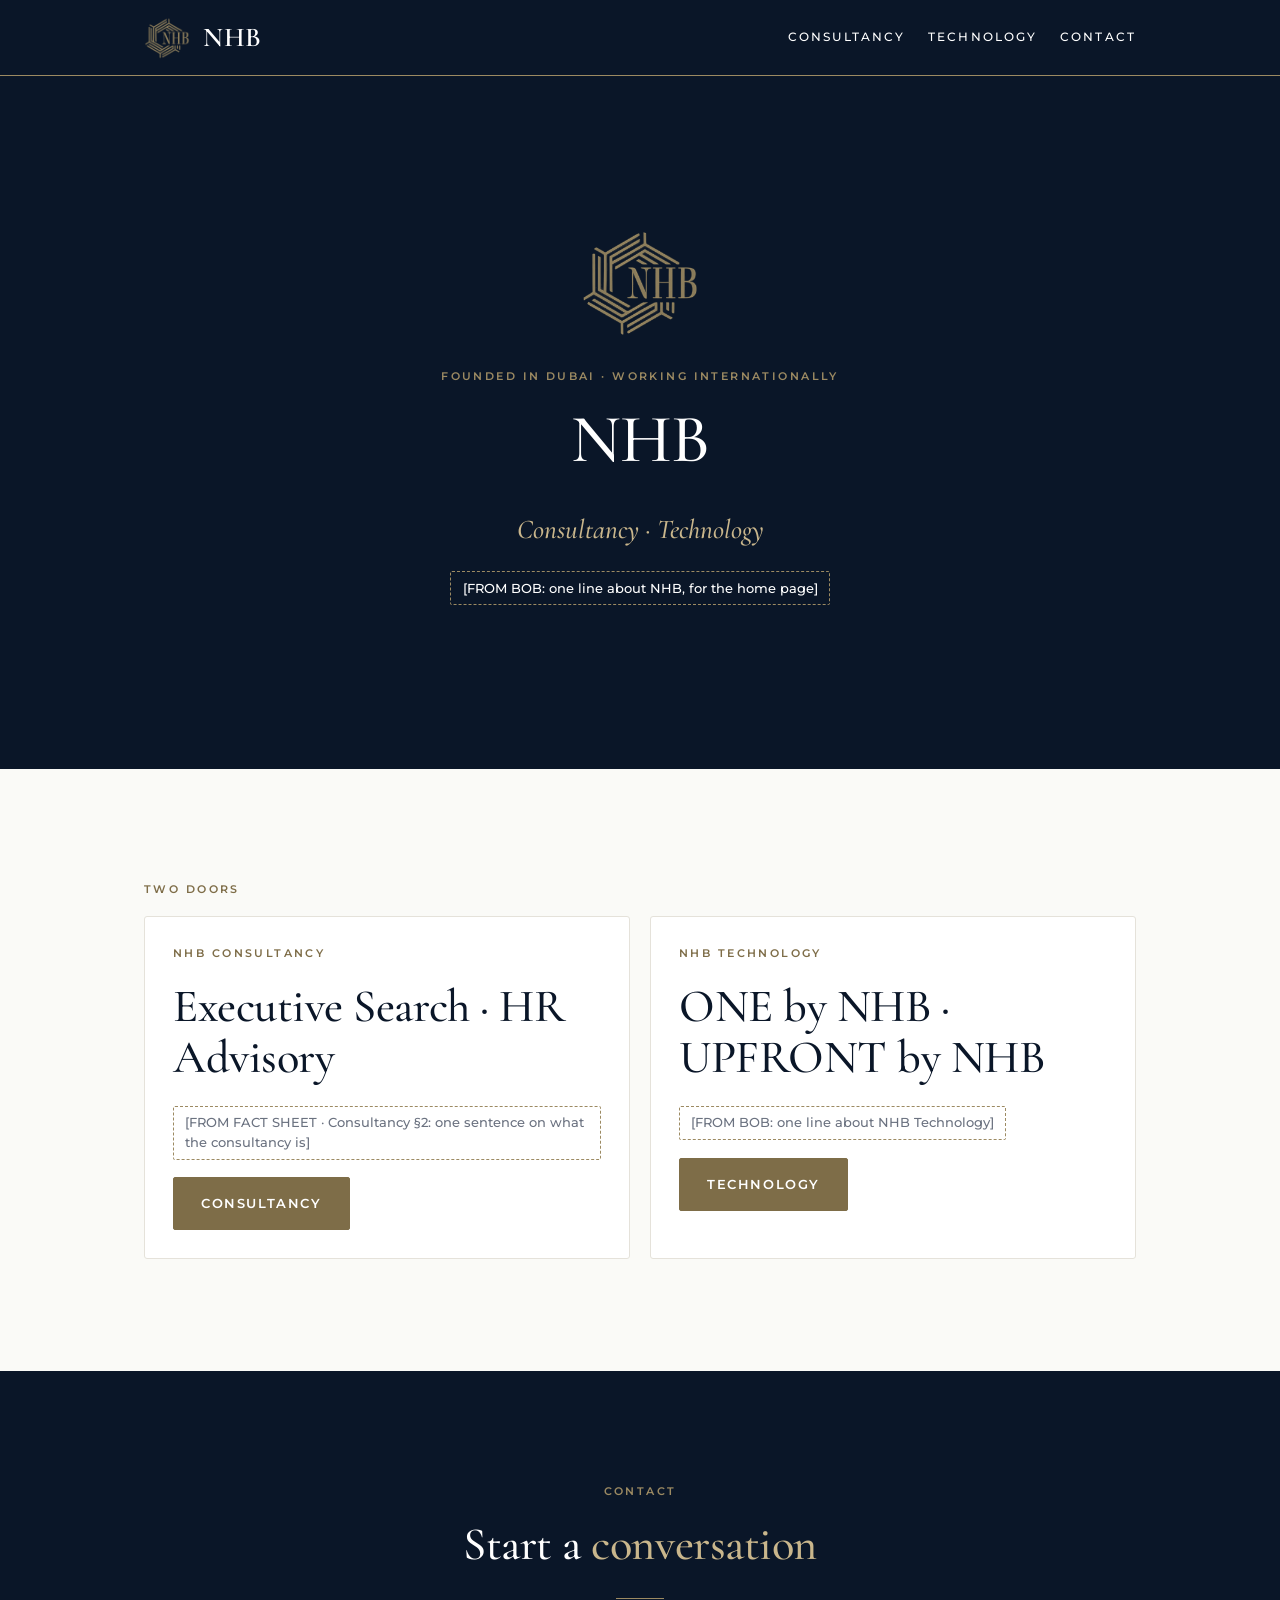
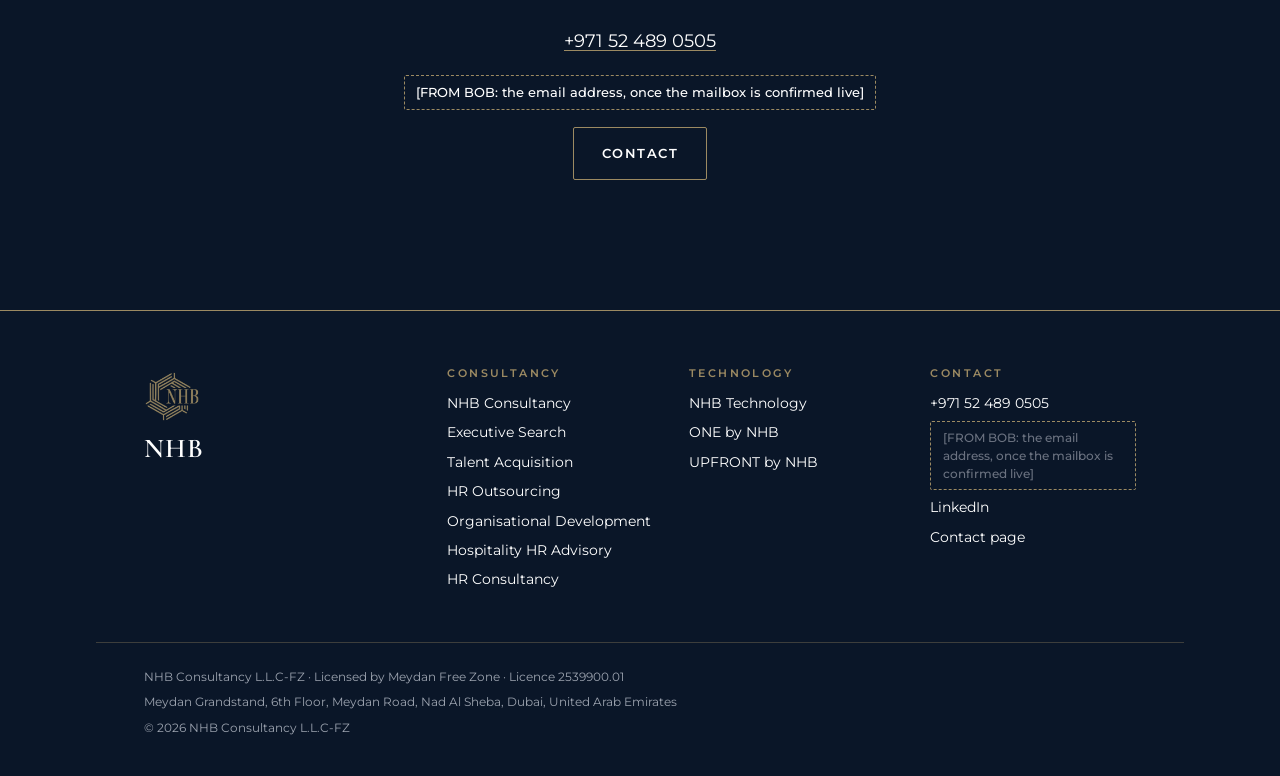
==== index.html @ 54eb8bb1 "Skeleton: twelve pages, fonts plus configuration" ====
<!DOCTYPE html>
<!-- NHB website, skeleton Mw1, 20 September 2026. Every dashed box is a placeholder, replaced from the signed fact sheets before launch. The telephone number, the LinkedIn address plus the founder's name plus title come from the consultancy's own project instructions; the legal lines come from the trade licence. -->
<html lang="en-GB">
<head>
<meta charset="utf-8">
<meta name="viewport" content="width=device-width, initial-scale=1">
<title>NHB | Consultancy plus Technology, Dubai</title>
<meta name="description" content="NHB: NHB Consultancy, executive search plus HR advisory, beside NHB Technology, ONE by NHB plus UPFRONT by NHB. Founded in Dubai.">
<link rel="canonical" href="https://nhb-consultancy.com/">
<meta name="theme-color" content="#0A1628">
<link rel="icon" href="/favicon.ico" sizes="32x32">
<link rel="icon" href="/assets/img/icon-512.png" type="image/png" sizes="512x512">
<link rel="apple-touch-icon" href="/apple-touch-icon.png">
<meta property="og:type" content="website">
<meta property="og:site_name" content="NHB">
<meta property="og:title" content="NHB | Consultancy plus Technology, Dubai">
<meta property="og:description" content="NHB: NHB Consultancy, executive search plus HR advisory, beside NHB Technology, ONE by NHB plus UPFRONT by NHB. Founded in Dubai.">
<meta property="og:url" content="https://nhb-consultancy.com/">
<meta property="og:image" content="https://nhb-consultancy.com/assets/img/og-image.jpg">
<meta property="og:image:width" content="1200">
<meta property="og:image:height" content="630">
<meta property="og:image:alt" content="The NHB mark on navy">
<meta name="twitter:card" content="summary_large_image">
<script type="application/ld+json">
{
  "@context": "https://schema.org",
  "@type": "Organization",
  "@id": "https://nhb-consultancy.com/#organization",
  "name": "NHB",
  "legalName": "NHB Consultancy L.L.C-FZ",
  "url": "https://nhb-consultancy.com/",
  "logo": "https://nhb-consultancy.com/assets/img/icon-512.png",
  "telephone": "+971524890505",
  "address": {
    "@type": "PostalAddress",
    "streetAddress": "Meydan Grandstand, 6th Floor, Meydan Road, Nad Al Sheba",
    "addressLocality": "Dubai",
    "addressCountry": "AE"
  },
  "founder": {
    "@type": "Person",
    "name": "Nihel Hassen Busman",
    "jobTitle": "Founder",
    "sameAs": ["https://www.linkedin.com/in/nihelhassenbusman/"]
  }
}
</script>
<link rel="stylesheet" href="/assets/css/site.css">
</head>
<body>
<a class="skip" href="#main">Skip to content</a>
<header class="site-header">
  <div class="wrap header-inner">
    <a class="brand" href="/" aria-label="NHB, home">
      <img src="/assets/img/NHB_mark.png" alt="" width="46" height="46">
      <span class="brand-name">NHB</span>
    </a>
    <nav class="site-nav" aria-label="Main">
      <ul>
        <li><a href="/consultancy/">Consultancy</a></li>
        <li><a href="/technology/">Technology</a></li>
        <li><a href="/contact/">Contact</a></li>
      </ul>
    </nav>
  </div>
</header>
<main id="main">

<section class="band band-navy hero centre">
  <div class="wrap">
    <img class="hero-mark" src="/assets/img/NHB_mark.png" alt="The NHB mark: a bronze hexagonal monogram on navy" width="120" height="120">
    <p class="eyebrow">Founded in Dubai &middot; Working internationally</p>
    <h1>NHB</h1>
    <p class="descriptor">Consultancy &middot; Technology</p>
    <p class="lead"><span class="ph">[FROM BOB: one line about NHB, for the home page]</span></p>
  </div>
</section>

<section class="band band-light">
  <div class="wrap">
    <p class="eyebrow">Two doors</p>
    <ul class="cards cards-2">
      <li class="card">
        <p class="eyebrow">NHB Consultancy</p>
        <h2>Executive Search &middot; HR Advisory</h2>
        <p><span class="ph">[FROM FACT SHEET &middot; Consultancy §2: one sentence on what the consultancy is]</span></p>
        <p><a class="btn" href="/consultancy/">Consultancy</a></p>
      </li>
      <li class="card">
        <p class="eyebrow">NHB Technology</p>
        <h2>ONE by NHB &middot; UPFRONT by NHB</h2>
        <p><span class="ph">[FROM BOB: one line about NHB Technology]</span></p>
        <p><a class="btn" href="/technology/">Technology</a></p>
      </li>
    </ul>
  </div>
</section>

<section class="band band-navy centre">
  <div class="wrap narrow">
    <p class="eyebrow">Contact</p>
    <h2>Start a <span class="hl">conversation</span></h2>
    <hr class="rule rule-centre">
    <p class="lead"><a href="tel:+971524890505">+971 52 489 0505</a></p>
    <p><span class="ph">[FROM BOB: the email address, once the mailbox is confirmed live]</span></p>
    <p><a class="btn" href="/contact/">Contact</a></p>
  </div>
</section>
</main>
<footer class="site-footer">
  <div class="wrap footer-grid">
    <div class="footer-brand">
      <img src="/assets/img/NHB_mark.png" alt="" width="56" height="56">
      <p><span class="brand-name">NHB</span></p>
    </div>
    <div>
      <h2 class="footer-h">Consultancy</h2>
      <ul>
        <li><a href="/consultancy/">NHB Consultancy</a></li>
        <li><a href="/consultancy/executive-search/">Executive Search</a></li>
        <li><a href="/consultancy/talent-acquisition/">Talent Acquisition</a></li>
        <li><a href="/consultancy/hr-outsourcing/">HR Outsourcing</a></li>
        <li><a href="/consultancy/organisational-development/">Organisational Development</a></li>
        <li><a href="/consultancy/hospitality-hr-advisory/">Hospitality HR Advisory</a></li>
        <li><a href="/consultancy/hr-consultancy/">HR Consultancy</a></li>
      </ul>
    </div>
    <div>
      <h2 class="footer-h">Technology</h2>
      <ul>
        <li><a href="/technology/">NHB Technology</a></li>
        <li><a href="/technology/one-by-nhb/">ONE by NHB</a></li>
        <li><a href="/technology/upfront-by-nhb/">UPFRONT by NHB</a></li>
      </ul>
    </div>
    <div>
      <h2 class="footer-h">Contact</h2>
      <ul>
        <li><a href="tel:+971524890505">+971 52 489 0505</a></li>
        <li><span class="ph">[FROM BOB: the email address, once the mailbox is confirmed live]</span></li>
        <li><a href="https://www.linkedin.com/in/nihelhassenbusman/">LinkedIn</a></li>
        <li><a href="/contact/">Contact page</a></li>
      </ul>
    </div>
  </div>
  <div class="wrap footer-legal">
    <p>NHB Consultancy L.L.C-FZ &middot; Licensed by Meydan Free Zone &middot; Licence 2539900.01</p>
    <p>Meydan Grandstand, 6th Floor, Meydan Road, Nad Al Sheba, Dubai, United Arab Emirates</p>
    <p>&copy; 2026 NHB Consultancy L.L.C-FZ</p>
  </div>
</footer>
</body>
</html>
---- assets/css/site.css ----
/* ============================================================
   NHB website - site.css
   The locked NHB brand system, phone first, no JavaScript.
   Colours plus typefaces are the ones locked in the project
   instructions. Where a locked text colour measured under
   WCAG 2.1 AA (4.5:1 for small text), the nearest colour in
   the same palette is used and the measurement is noted.
   ============================================================ */

/* ---------- Typefaces, served from this site ---------- */
@font-face {
  font-family: "Cormorant Garamond";
  font-style: normal;
  font-weight: 500;
  font-display: swap;
  src: url("/assets/fonts/cormorant-garamond-latin-500-normal.woff2") format("woff2");
}
@font-face {
  font-family: "Cormorant Garamond";
  font-style: normal;
  font-weight: 600;
  font-display: swap;
  src: url("/assets/fonts/cormorant-garamond-latin-600-normal.woff2") format("woff2");
}
@font-face {
  font-family: "Cormorant Garamond";
  font-style: italic;
  font-weight: 500;
  font-display: swap;
  src: url("/assets/fonts/cormorant-garamond-latin-500-italic.woff2") format("woff2");
}
@font-face {
  font-family: "Montserrat";
  font-style: normal;
  font-weight: 400;
  font-display: swap;
  src: url("/assets/fonts/montserrat-latin-400-normal.woff2") format("woff2");
}
@font-face {
  font-family: "Montserrat";
  font-style: normal;
  font-weight: 500;
  font-display: swap;
  src: url("/assets/fonts/montserrat-latin-500-normal.woff2") format("woff2");
}
@font-face {
  font-family: "Montserrat";
  font-style: normal;
  font-weight: 600;
  font-display: swap;
  src: url("/assets/fonts/montserrat-latin-600-normal.woff2") format("woff2");
}

/* ---------- Tokens ---------- */
:root {
  --navy: #0A1628;          /* deep navy, primary */
  --bronze: #9C8A62;        /* master bronze: rules, the mark, accents */
  --bronze-dark: #7E6D48;   /* bronze dark: small bronze text on light (4.82:1), button fill (5.04:1) */
  --bronze-light: #C9B68C;  /* light bronze: one serif word or an italic line on navy only */
  --off-white: #FAFAF7;
  --white: #FFFFFF;
  --body: #1F2937;
  --secondary: #6B7280;
  --tertiary: #9CA3AF;      /* decorative on light only (2.43:1); readable on navy (6.9:1) */
  --border: #E5E2DA;
  --hairline: #EFEDE6;
  --serif: "Cormorant Garamond", Garamond, "Times New Roman", serif;
  --sans: "Montserrat", "Helvetica Neue", Arial, sans-serif;
  --wrap: 68rem;
  --gutter: clamp(1.25rem, 5vw, 3rem);
}

/* ---------- Base ---------- */
html {
  box-sizing: border-box;
  -webkit-text-size-adjust: 100%;
  scroll-behavior: smooth;
}
*, *::before, *::after { box-sizing: inherit; }
body {
  margin: 0;
  font-family: var(--sans);
  font-weight: 400;
  font-size: 1rem;
  line-height: 1.6;
  color: var(--body);
  background: var(--off-white);
}
img { max-width: 100%; height: auto; display: block; }
p { margin: 0 0 1.1em; }
ul, ol { margin: 0 0 1.1em; padding-left: 1.3em; }
li { margin: .3em 0; }

h1, h2, h3 {
  font-family: var(--serif);
  font-weight: 500;
  line-height: 1.1;
  letter-spacing: -0.01em;
  color: var(--navy);
  margin: 0 0 .5em;
}
h1 { font-size: clamp(2.5rem, 7vw, 4.25rem); }
h2 { font-size: clamp(1.9rem, 4.5vw, 2.9rem); }
h3 { font-size: clamp(1.4rem, 3vw, 1.8rem); }

a {
  color: var(--bronze-dark);
  text-decoration: underline;
  text-decoration-thickness: 1px;
  text-underline-offset: .18em;
}
a:hover { color: var(--navy); }
:focus-visible { outline: 2px solid var(--bronze); outline-offset: 3px; }

.wrap {
  max-width: var(--wrap);
  margin: 0 auto;
  padding-left: var(--gutter);
  padding-right: var(--gutter);
}
.narrow { max-width: 42rem; }

.skip {
  position: absolute;
  left: -999px;
  top: 0;
}
.skip:focus {
  left: 1rem;
  top: 1rem;
  z-index: 20;
  background: var(--white);
  color: var(--navy);
  padding: .6rem 1rem;
  text-decoration: none;
  outline: 2px solid var(--bronze);
}

/* ---------- Bands: navy plus off-white alternate ---------- */
.band { padding: clamp(3.5rem, 9vw, 7rem) 0; }
.band-light { background: var(--off-white); color: var(--body); }
.band-white { background: var(--white); color: var(--body); }
.band-navy { background: var(--navy); color: var(--white); }
.band-navy h1, .band-navy h2, .band-navy h3 { color: var(--white); }
.band-navy a { color: var(--white); text-decoration-color: var(--bronze); }
.band-navy a:hover { color: var(--white); text-decoration-color: var(--bronze-light); }
.band-navy .hl { color: var(--bronze-light); }

.eyebrow {
  font-family: var(--sans);
  font-size: .6875rem;
  font-weight: 600;
  letter-spacing: .22em;
  text-transform: uppercase;
  color: var(--bronze-dark);
  margin: 0 0 1.1rem;
}
.band-navy .eyebrow { color: var(--bronze); }

.descriptor {
  font-family: var(--serif);
  font-style: italic;
  font-weight: 500;
  font-size: clamp(1.3rem, 2.6vw, 1.7rem);
  line-height: 1.3;
  color: var(--bronze-light);
  margin: 0 0 1.5rem;
}
.lead { font-size: 1.125rem; max-width: 40rem; }
.rule {
  border: 0;
  height: 1px;
  width: 3rem;
  background: var(--bronze);
  margin: 1.75rem 0;
}
.rule-centre { margin-left: auto; margin-right: auto; }
.centre { text-align: center; }
.centre .lead { margin-left: auto; margin-right: auto; }

/* ---------- Buttons ---------- */
.btn {
  display: inline-block;
  font-family: var(--sans);
  font-size: .8125rem;
  font-weight: 600;
  letter-spacing: .12em;
  text-transform: uppercase;
  text-decoration: none;
  padding: .95rem 1.7rem;
  border-radius: 2px;
  background: var(--bronze-dark);
  border: 1px solid var(--bronze-dark);
  color: var(--white);
}
.btn:hover { background: var(--navy); border-color: var(--navy); color: var(--white); }
.band-navy .btn { background: transparent; border-color: var(--bronze); color: var(--white); }
.band-navy .btn:hover { background: var(--bronze-dark); border-color: var(--bronze-dark); color: var(--white); }

/* ---------- Header ---------- */
.site-header {
  background: var(--navy);
  color: var(--white);
  border-bottom: 1px solid var(--bronze);
}
.header-inner {
  display: flex;
  flex-wrap: wrap;
  align-items: center;
  justify-content: space-between;
  gap: .75rem 1.5rem;
  padding-top: .9rem;
  padding-bottom: .9rem;
}
.brand {
  display: flex;
  align-items: center;
  gap: .8rem;
  text-decoration: none;
  color: var(--white);
}
.brand:hover { color: var(--white); }
.brand img { width: 46px; height: 46px; }
.brand-name {
  font-family: var(--serif);
  font-weight: 600;
  font-size: 1.7rem;
  letter-spacing: .03em;
  line-height: 1;
}
.site-nav ul {
  list-style: none;
  margin: 0;
  padding: 0;
  display: flex;
  flex-wrap: wrap;
  gap: .25rem 1.4rem;
}
.site-nav li { margin: 0; }
.site-nav a {
  display: inline-block;
  font-size: .75rem;
  font-weight: 500;
  letter-spacing: .18em;
  text-transform: uppercase;
  color: var(--white);
  text-decoration: none;
  padding: .45rem 0;
  border-bottom: 1px solid transparent;
}
.site-nav a:hover { color: var(--white); border-bottom-color: var(--bronze); }
.site-nav a[aria-current="page"] { border-bottom-color: var(--bronze); }

/* ---------- Hero ---------- */
.hero { padding: clamp(4rem, 12vw, 9rem) 0; }
.hero .lead { margin-top: 1.25rem; }
.hero-mark { width: 120px; height: 120px; margin: 0 auto 1.75rem; }

/* ---------- Cards ---------- */
.cards {
  display: grid;
  gap: 1.25rem;
  grid-template-columns: 1fr;
  list-style: none;
  padding: 0;
  margin: 0;
}
.cards li { margin: 0; }
.card {
  background: var(--white);
  border: 1px solid var(--border);
  border-radius: 3px;
  padding: 1.75rem;
  height: 100%;
}
.card h2, .card h3 { margin-top: .25rem; }
.card p:last-child { margin-bottom: 0; }
.band-navy .card { background: transparent; border-color: rgba(156, 138, 98, .45); }

/* Keyline motif: a thin bronze rim inset from the edge */
.keyline {
  position: relative;
  padding: 2.25rem;
  border: 1px solid rgba(156, 138, 98, .45);
}
.keyline::before {
  content: "";
  position: absolute;
  top: 10px; right: 10px; bottom: 10px; left: 10px;
  border: 1px solid var(--bronze);
  pointer-events: none;
}

/* Circular portrait with a thin bronze ring */
.portrait {
  width: 168px;
  height: 168px;
  border-radius: 50%;
  border: 2px solid var(--bronze);
  display: flex;
  align-items: center;
  justify-content: center;
  text-align: center;
  padding: 1rem;
  margin: 0 auto 1.5rem;
  overflow: hidden;
}
.portrait img { width: 100%; height: 100%; object-fit: cover; border-radius: 50%; }

.founder { display: grid; gap: 2rem; align-items: center; }
.founder-name { font-family: var(--serif); font-size: clamp(1.8rem, 4vw, 2.4rem); font-weight: 500; margin: 0 0 .2em; }
.founder-role {
  font-family: var(--sans);
  font-size: .75rem;
  font-weight: 600;
  letter-spacing: .2em;
  text-transform: uppercase;
  color: var(--bronze);
  margin: 0 0 1rem;
}

/* ---------- Sections of facts (product plus service pages) ---------- */
.facts { display: grid; gap: 2.5rem; }
.fact h2 { font-size: clamp(1.6rem, 3.5vw, 2.2rem); }
.fact p:last-child { margin-bottom: 0; }

/* ---------- Contact details ---------- */
.details { display: grid; gap: 1.5rem; margin: 0; }
.details div { margin: 0; }
.details dt {
  font-family: var(--sans);
  font-size: .6875rem;
  font-weight: 600;
  letter-spacing: .22em;
  text-transform: uppercase;
  color: var(--bronze-dark);
  margin: 0 0 .35rem;
}
.details dd { margin: 0; font-size: 1.0625rem; }

/* ---------- Placeholders: replaced from the fact sheets, never published ---------- */
.ph {
  display: inline-block;
  font-family: var(--sans);
  font-size: .8125rem;
  font-weight: 500;
  line-height: 1.5;
  color: var(--secondary);
  background: transparent;
  border: 1px dashed var(--bronze);
  border-radius: 2px;
  padding: .4rem .7rem;
  max-width: 100%;
}
.band-navy .ph { color: var(--white); }
.ph-block { display: block; margin: .75rem 0 0; max-width: 40rem; }
.ph-img {
  display: flex;
  align-items: center;
  justify-content: center;
  text-align: center;
  min-height: 14rem;
  padding: 2rem;
  margin: 1rem 0;
}
.portrait .ph { border: 0; padding: 0; font-size: .75rem; }

/* ---------- Related links ---------- */
.linklist { list-style: none; padding: 0; margin: 0; columns: 1; }
.linklist li { margin: .5rem 0; break-inside: avoid; }

/* ---------- Footer ---------- */
.site-footer {
  background: var(--navy);
  color: var(--white);
  border-top: 1px solid var(--bronze);
  padding: 3.5rem 0 2rem;
  font-size: .9rem;
}
.footer-grid { display: grid; gap: 2.25rem; grid-template-columns: 1fr; }
.footer-brand img { width: 56px; height: 56px; margin-bottom: .75rem; }
.footer-brand p { margin: 0; }
.footer-brand .brand-name { display: block; margin-bottom: .5rem; }
.footer-tag { font-family: var(--serif); font-style: italic; font-size: 1.15rem; color: var(--bronze-light); }
.footer-h {
  font-family: var(--sans);
  font-size: .6875rem;
  font-weight: 600;
  letter-spacing: .22em;
  text-transform: uppercase;
  color: var(--bronze);
  margin: 0 0 .8rem;
}
.site-footer ul { list-style: none; margin: 0; padding: 0; }
.site-footer li { margin: .4rem 0; }
.site-footer a { color: var(--white); text-decoration: none; }
.site-footer a:hover { color: var(--white); text-decoration: underline; text-decoration-color: var(--bronze); }
.footer-legal {
  margin-top: 2.75rem;
  padding-top: 1.5rem;
  border-top: 1px solid rgba(156, 138, 98, .35);
  font-size: .78rem;
  color: var(--tertiary);
}
.footer-legal p { margin: 0 0 .35rem; }
.site-footer .ph { font-size: .75rem; }

/* ---------- Wider screens ---------- */
@media (min-width: 40em) {
  .cards-2 { grid-template-columns: 1fr 1fr; }
  .founder { grid-template-columns: 200px 1fr; }
  .portrait { margin: 0; }
  .details { grid-template-columns: 1fr 1fr; }
  .linklist { columns: 2; column-gap: 2.5rem; }
}
@media (min-width: 60em) {
  .cards-3 { grid-template-columns: repeat(3, 1fr); }
  .footer-grid { grid-template-columns: 1.3fr 1fr 1fr 1fr; }
  .linklist { columns: 3; }
}
@media (prefers-reduced-motion: reduce) {
  html { scroll-behavior: auto; }
}
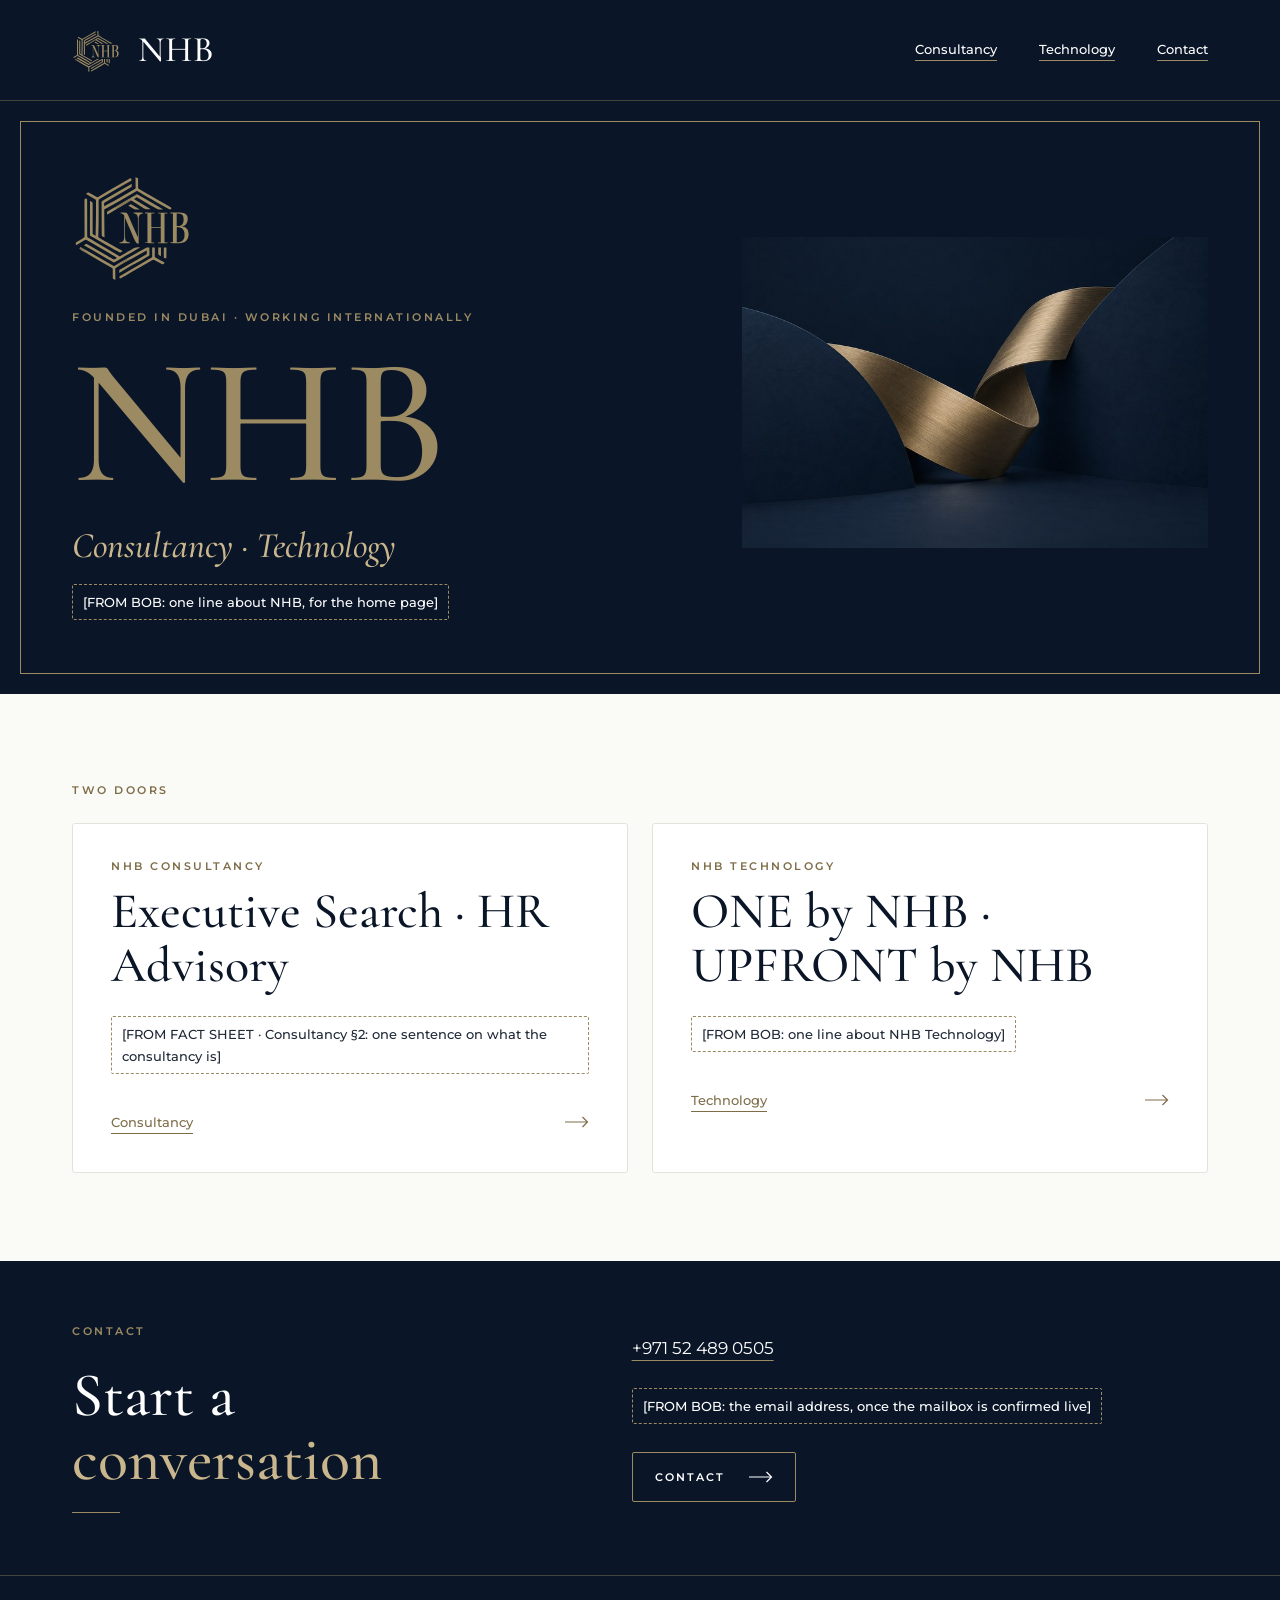
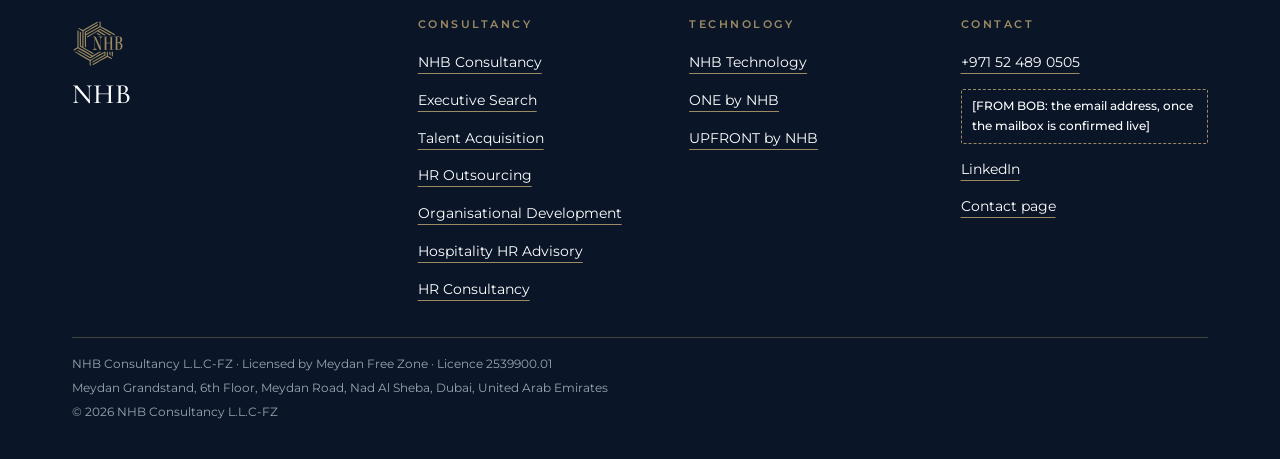
==== commit c62df778: "Design: ChatGPT design on every page plus the interim mark" ====
--- a/index.html
+++ b/index.html
@@ -19,7 +19,7 @@
 <meta property="og:image" content="https://nhb-consultancy.com/assets/img/og-image.jpg">
 <meta property="og:image:width" content="1200">
 <meta property="og:image:height" content="630">
-<meta property="og:image:alt" content="The NHB mark on navy">
+<meta property="og:image:alt" content="NHB mark on a navy background.">
 <meta name="twitter:card" content="summary_large_image">
 <script type="application/ld+json">
 {
@@ -45,14 +45,14 @@
   }
 }
 </script>
-<link rel="stylesheet" href="/assets/css/site.css">
+<link rel="stylesheet" href="/assets/css/site-v2.css">
 </head>
 <body>
 <a class="skip" href="#main">Skip to content</a>
 <header class="site-header">
   <div class="wrap header-inner">
     <a class="brand" href="/" aria-label="NHB, home">
-      <img src="/assets/img/NHB_mark.png" alt="" width="46" height="46">
+      <img src="/assets/img/NHB_mark.svg" alt="" width="46" height="46">
       <span class="brand-name">NHB</span>
     </a>
     <nav class="site-nav" aria-label="Main">
@@ -66,13 +66,16 @@
 </header>
 <main id="main">
 
-<section class="band band-navy hero centre">
-  <div class="wrap">
-    <img class="hero-mark" src="/assets/img/NHB_mark.png" alt="The NHB mark: a bronze hexagonal monogram on navy" width="120" height="120">
-    <p class="eyebrow">Founded in Dubai &middot; Working internationally</p>
-    <h1>NHB</h1>
-    <p class="descriptor">Consultancy &middot; Technology</p>
-    <p class="lead"><span class="ph">[FROM BOB: one line about NHB, for the home page]</span></p>
+<section class="band band-navy hero-home">
+  <div class="wrap hero-pair">
+    <div>
+      <img class="hero-mark" src="/assets/img/NHB_mark.svg" alt="The NHB mark: a bronze hexagonal monogram on navy" width="120" height="120">
+      <p class="eyebrow">Founded in Dubai &middot; Working internationally</p>
+      <h1 class="display-nhb">NHB</h1>
+      <p class="descriptor">Consultancy &middot; Technology</p>
+      <p class="lead"><span class="ph">[FROM BOB: one line about NHB, for the home page]</span></p>
+    </div>
+    <figure class="picture"><img src="/assets/img/home-hero-1536.jpg" srcset="/assets/img/home-hero-768.jpg 768w, /assets/img/home-hero-1536.jpg 1536w" sizes="(min-width: 68.75em) 460px, calc(100vw - 48px)" width="1536" height="1024" alt="A bronze ribbon folding between two navy planes."></figure>
   </div>
 </section>
 
@@ -80,37 +83,41 @@
   <div class="wrap">
     <p class="eyebrow">Two doors</p>
     <ul class="cards cards-2">
-      <li class="card">
+      <li class="card door">
         <p class="eyebrow">NHB Consultancy</p>
         <h2>Executive Search &middot; HR Advisory</h2>
         <p><span class="ph">[FROM FACT SHEET &middot; Consultancy §2: one sentence on what the consultancy is]</span></p>
-        <p><a class="btn" href="/consultancy/">Consultancy</a></p>
+        <p><a class="route" href="/consultancy/"><span class="t">Consultancy</span><svg class="arr" aria-hidden="true" viewBox="0 0 24 12" width="24" height="12"><path d="M0 6h22.5M17.5 1l5 5-5 5" fill="none" stroke="currentColor" stroke-width="1.2"/></svg></a></p>
       </li>
-      <li class="card">
+      <li class="card door">
         <p class="eyebrow">NHB Technology</p>
         <h2>ONE by NHB &middot; UPFRONT by NHB</h2>
         <p><span class="ph">[FROM BOB: one line about NHB Technology]</span></p>
-        <p><a class="btn" href="/technology/">Technology</a></p>
+        <p><a class="route" href="/technology/"><span class="t">Technology</span><svg class="arr" aria-hidden="true" viewBox="0 0 24 12" width="24" height="12"><path d="M0 6h22.5M17.5 1l5 5-5 5" fill="none" stroke="currentColor" stroke-width="1.2"/></svg></a></p>
       </li>
     </ul>
   </div>
 </section>
 
-<section class="band band-navy centre">
-  <div class="wrap narrow">
-    <p class="eyebrow">Contact</p>
-    <h2>Start a <span class="hl">conversation</span></h2>
-    <hr class="rule rule-centre">
-    <p class="lead"><a href="tel:+971524890505">+971 52 489 0505</a></p>
-    <p><span class="ph">[FROM BOB: the email address, once the mailbox is confirmed live]</span></p>
-    <p><a class="btn" href="/contact/">Contact</a></p>
+<section class="band band-navy band-compact">
+  <div class="wrap split">
+    <div class="split-head">
+      <p class="eyebrow">Contact</p>
+      <h2>Start a <span class="hl">conversation</span></h2>
+      <hr class="rule">
+    </div>
+    <div class="split-body">
+      <p class="lead"><a href="tel:+971524890505">+971 52 489 0505</a></p>
+      <p><span class="ph">[FROM BOB: the email address, once the mailbox is confirmed live]</span></p>
+      <p class="btn-row"><a class="btn" href="/contact/">Contact<svg class="arr" aria-hidden="true" viewBox="0 0 24 12" width="24" height="12"><path d="M0 6h22.5M17.5 1l5 5-5 5" fill="none" stroke="currentColor" stroke-width="1.2"/></svg></a></p>
+    </div>
   </div>
 </section>
 </main>
 <footer class="site-footer">
   <div class="wrap footer-grid">
     <div class="footer-brand">
-      <img src="/assets/img/NHB_mark.png" alt="" width="56" height="56">
+      <img src="/assets/img/NHB_mark.svg" alt="" width="56" height="56">
       <p><span class="brand-name">NHB</span></p>
     </div>
     <div>
--- a/assets/css/site-v2.css
+++ b/assets/css/site-v2.css
@@ -0,0 +1,832 @@
+/* ============================================================
+   NHB website - site-v2.css
+   Mw MW003, 27 September 2026. The design pass: ChatGPT's third
+   design pass (26 September 2026) applied within the locked brand
+   of the project instructions, section 8. Section 8 wins wherever
+   the two differ. Phone first, no JavaScript, nothing loaded from
+   another site.
+
+   Colours: only the section 8 palette. Faint structural borders
+   are master bronze #9C8A62 at reduced opacity, written as rgba
+   of that one colour. No gradient, no shadow.
+
+   Contrast pairs used (WCAG 2.1 AA, section 8 measurements):
+     white on navy; bronze on navy 5.37:1; light bronze on navy
+     9.11:1 (one serif word or one italic line only); tertiary on
+     navy 6.9:1 (legal lines); body plus navy on off-white and on
+     white; bronze dark on off-white 4.82:1 (small bronze text,
+     links, button fill); white on bronze dark 5.04:1; master
+     bronze on off-white only as a rule, an outline or a large
+     word.
+
+   Every later change to this file takes the next number:
+   site-v3.css. /assets/* is cached for seven days.
+   ============================================================ */
+
+/* ---------- Typefaces, served from this site ---------- */
+@font-face {
+  font-family: "Cormorant Garamond";
+  font-style: normal;
+  font-weight: 500;
+  font-display: swap;
+  src: url("/assets/fonts/cormorant-garamond-latin-500-normal.woff2") format("woff2");
+}
+@font-face {
+  font-family: "Cormorant Garamond";
+  font-style: normal;
+  font-weight: 600;
+  font-display: swap;
+  src: url("/assets/fonts/cormorant-garamond-latin-600-normal.woff2") format("woff2");
+}
+@font-face {
+  font-family: "Cormorant Garamond";
+  font-style: italic;
+  font-weight: 500;
+  font-display: swap;
+  src: url("/assets/fonts/cormorant-garamond-latin-500-italic.woff2") format("woff2");
+}
+@font-face {
+  font-family: "Montserrat";
+  font-style: normal;
+  font-weight: 400;
+  font-display: swap;
+  src: url("/assets/fonts/montserrat-latin-400-normal.woff2") format("woff2");
+}
+@font-face {
+  font-family: "Montserrat";
+  font-style: normal;
+  font-weight: 500;
+  font-display: swap;
+  src: url("/assets/fonts/montserrat-latin-500-normal.woff2") format("woff2");
+}
+@font-face {
+  font-family: "Montserrat";
+  font-style: normal;
+  font-weight: 600;
+  font-display: swap;
+  src: url("/assets/fonts/montserrat-latin-600-normal.woff2") format("woff2");
+}
+
+/* ---------- Tokens ---------- */
+:root {
+  --navy: #0A1628;
+  --bronze: #9C8A62;
+  --bronze-dark: #7E6D48;
+  --bronze-light: #C9B68C;
+  --off-white: #FAFAF7;
+  --white: #FFFFFF;
+  --body: #1F2937;
+  --tertiary: #9CA3AF;
+  --border: #E5E2DA;
+  --hairline: #EFEDE6;
+  --bronze-faint: rgba(156, 138, 98, .4);   /* #9C8A62 at 40% */
+  --bronze-soft: rgba(156, 138, 98, .6);    /* #9C8A62 at 60% */
+  --serif: "Cormorant Garamond", Garamond, "Times New Roman", serif;
+  --sans: "Montserrat", "Helvetica Neue", Arial, sans-serif;
+  --content: 1160px;
+  --side: 24px;
+  --pad: 64px;       /* main section padding */
+  --pad-c: 48px;     /* compact band padding */
+  --gap: 20px;       /* general grid gap */
+  --head-gap: 32px;  /* section heading to content grid */
+  --measure: 58ch;
+}
+
+/* ---------- Base ---------- */
+html {
+  box-sizing: border-box;
+  -webkit-text-size-adjust: 100%;
+  text-size-adjust: 100%;
+}
+*, *::before, *::after { box-sizing: inherit; }
+body {
+  margin: 0;
+  font-family: var(--sans);
+  font-weight: 400;
+  font-size: 1rem;
+  line-height: 1.75;
+  color: var(--body);
+  background: var(--off-white);
+}
+img { max-width: 100%; height: auto; display: block; }
+p { margin: 0 0 24px; }
+p:last-child { margin-bottom: 0; }
+ul, ol { margin: 0; padding: 0; list-style: none; }
+li { margin: 0; }
+
+h1, h2, h3 {
+  font-family: var(--serif);
+  font-weight: 500;
+  color: var(--navy);
+  margin: 0 0 24px;
+  overflow-wrap: break-word;
+}
+h1 {
+  font-size: clamp(2.75rem, 13vw, 3.5rem);   /* 56px at 430px wide and above */
+  line-height: 1.03;
+  letter-spacing: -0.7px;
+}
+h2 {
+  font-size: clamp(2.125rem, 10vw, 2.5rem);  /* 40px */
+  line-height: 1.03;
+}
+h3 {
+  font-size: 1.9375rem;                      /* 31px */
+  line-height: 1.03;
+}
+
+/* ---------- Links ---------- */
+a {
+  color: var(--bronze-dark);
+  text-decoration: underline;
+  text-decoration-thickness: 1px;
+  text-underline-offset: 6px;
+}
+a:hover {
+  color: var(--navy);
+  text-decoration-thickness: 2px;
+}
+
+/* ---------- Focus: 3px, offset 5px, never clipped ---------- */
+a:focus-visible {
+  outline: 3px solid var(--bronze-dark);
+  outline-offset: 5px;
+}
+.band-navy a:focus-visible,
+.site-header a:focus-visible,
+.site-footer a:focus-visible {
+  outline-color: var(--bronze);
+}
+
+/* ---------- Skip link ---------- */
+.skip {
+  position: absolute;
+  left: -9999px;
+  top: 0;
+}
+.skip:focus,
+.skip:focus-visible {
+  left: 16px;
+  top: 16px;
+  z-index: 20;
+  background: var(--white);
+  color: var(--navy);
+  padding: 12px 18px;
+  font-weight: 600;
+  text-decoration: none;
+  outline: 3px solid var(--bronze);
+  outline-offset: 5px;
+}
+
+/* ---------- Layout ---------- */
+.wrap {
+  width: min(100% - 2 * var(--side), var(--content));
+  margin-left: auto;
+  margin-right: auto;
+}
+.narrow { max-width: 760px; margin-left: 0; }
+.measure { max-width: var(--measure); }
+
+/* ---------- Bands: navy plus off-white alternate ---------- */
+.band { padding: var(--pad) 0; }
+.band-compact { padding: var(--pad-c) 0; }
+.band-light { background: var(--off-white); color: var(--body); }
+.band-navy { background: var(--navy); color: var(--white); }
+.band-navy h1, .band-navy h2, .band-navy h3 { color: var(--white); }
+.band-navy a { color: var(--white); text-decoration-color: var(--bronze); }
+.band-navy a:hover { color: var(--white); text-decoration-color: var(--bronze); }
+.band-navy .hl { color: var(--bronze-light); }
+.band-light .hl { color: inherit; }
+.band-tight-top { padding-top: 0; }
+
+/* A section that continues the band above it without a seam */
+.band-join { padding-top: 0; }
+
+/* ---------- Small type ---------- */
+.eyebrow {
+  font-family: var(--sans);
+  font-size: .6875rem;          /* 11px */
+  line-height: 1.5;             /* 16.5px */
+  font-weight: 600;
+  letter-spacing: 2.5px;
+  text-transform: uppercase;
+  color: var(--bronze-dark);
+  margin: 0 0 24px;
+}
+.band-navy .eyebrow { color: var(--bronze); }
+.eyebrow a { text-underline-offset: 5px; }
+
+.descriptor {
+  font-family: var(--serif);
+  font-style: italic;
+  font-weight: 500;
+  font-size: 1.75rem;           /* 28px */
+  line-height: 1.25;            /* 35px */
+  color: var(--bronze-dark);    /* on light: bronze dark, section 8 */
+  margin: 0 0 28px;
+}
+.band-navy .descriptor { color: var(--bronze-light); }
+
+.lead { max-width: var(--measure); }
+
+.rule {
+  border: 0;
+  height: 1px;
+  width: 48px;
+  background: var(--bronze);
+  margin: 0 0 28px;
+}
+.centre { text-align: center; }
+.centre .rule { margin-left: auto; margin-right: auto; }
+.centre .lead { margin-left: auto; margin-right: auto; }
+
+/* ---------- Decorative arrow, hidden from assistive technology ---------- */
+.arr {
+  display: inline-block;
+  flex: none;
+  width: 24px;
+  height: 12px;
+  vertical-align: middle;
+}
+
+/* ---------- Buttons ---------- */
+.btn {
+  display: inline-flex;
+  align-items: center;
+  gap: 24px;
+  min-height: 50px;
+  padding: 13px 22px;
+  font-family: var(--sans);
+  font-size: .6875rem;          /* 11px */
+  line-height: 1.7;             /* 18.7px */
+  font-weight: 600;
+  letter-spacing: 2px;
+  text-transform: uppercase;
+  text-decoration: none;
+  border-radius: 2px;
+  background: var(--bronze-dark);
+  border: 1px solid var(--bronze-dark);
+  color: var(--white);
+}
+.btn:hover {
+  background: var(--navy);
+  border-color: var(--navy);
+  color: var(--white);
+}
+.band-navy .btn {
+  background: transparent;
+  border-color: var(--bronze);
+  color: var(--white);
+}
+.band-navy .btn:hover {
+  background: var(--bronze-dark);
+  border-color: var(--bronze-dark);
+  color: var(--white);
+}
+.btn-row {
+  display: flex;
+  flex-wrap: wrap;
+  gap: 16px;
+}
+.centre .btn-row { justify-content: center; }
+
+/* ---------- Placeholders: replaced from the fact sheets, never published ---------- */
+.ph {
+  display: inline-block;
+  max-width: 100%;
+  font-family: var(--sans);
+  font-size: .8125rem;          /* 13px */
+  font-weight: 500;
+  line-height: 1.7;
+  color: var(--body);
+  border: 1px dashed var(--bronze);
+  border-radius: 2px;
+  padding: 6px 10px;
+}
+.band-navy .ph { color: var(--white); }
+.ph-block { display: block; max-width: var(--measure); margin: 0; }
+.ph-img {
+  display: flex;
+  align-items: center;
+  justify-content: center;
+  text-align: center;
+  width: 100%;
+  aspect-ratio: 16 / 10;
+  max-width: none;
+  padding: 24px;
+  margin: 36px 0 0;
+}
+
+/* ---------- Header ---------- */
+.site-header {
+  background: var(--navy);
+  color: var(--white);
+  border-bottom: 1px solid var(--bronze-faint);
+}
+.header-inner {
+  display: flex;
+  flex-wrap: wrap;
+  align-items: center;
+  justify-content: space-between;
+  row-gap: 4px;
+  column-gap: 32px;
+  padding-top: 8px;
+  padding-bottom: 14px;
+}
+.brand {
+  display: inline-flex;
+  align-items: center;
+  gap: 4px;
+  color: var(--white);
+  text-decoration: none;
+}
+.brand:hover { color: var(--white); }
+.brand img {
+  width: 44px;
+  height: 44px;
+  margin: 14px 12px 14px 0;
+}
+.brand-name {
+  font-family: var(--serif);
+  font-weight: 500;
+  font-size: 2.125rem;          /* 34px */
+  line-height: 1;
+  letter-spacing: 1px;
+}
+.site-nav { width: 100%; }
+.site-nav ul {
+  display: flex;
+  flex-wrap: wrap;
+  justify-content: space-between;
+  gap: 4px 14px;
+}
+.site-nav a {
+  display: inline-flex;
+  align-items: center;
+  min-height: 44px;
+  font-family: var(--sans);
+  font-size: .75rem;            /* 12px */
+  line-height: 1.5;             /* 18px */
+  font-weight: 500;
+  color: var(--white);
+  text-decoration: underline;
+  text-decoration-color: var(--bronze);
+  text-decoration-thickness: 1px;
+  text-underline-offset: 6px;
+}
+.site-nav a:hover { color: var(--white); text-decoration-thickness: 2px; }
+.site-nav a[aria-current="page"] {
+  font-weight: 600;
+  text-decoration-thickness: 2px;
+}
+
+/* ---------- Hero ---------- */
+.hero { padding: 52px 0 60px; }
+.hero .eyebrow { margin-bottom: 24px; }
+.hero h1 { margin-bottom: 28px; }
+.hero-pair { display: grid; gap: 36px; }
+.hero-pair > * { min-width: 0; }
+
+/* Editorial image: always the whole picture at its own 3:2 ratio */
+.picture {
+  margin: 0;
+  width: 100%;
+}
+.picture img { width: 100%; height: auto; }
+
+/* Home hero: navy, keyline rim inset from the edge */
+.hero-home {
+  position: relative;
+  padding: 50px 0 52px;
+}
+.hero-home::before {
+  content: "";
+  position: absolute;
+  top: 12px;
+  right: 12px;
+  bottom: 12px;
+  left: 12px;
+  border: 1px solid var(--bronze);
+  pointer-events: none;
+}
+.hero-mark {
+  width: 96px;
+  height: 96px;
+  margin: 0 0 24px;
+}
+.display-nhb {
+  font-size: 7.375rem;          /* 118px */
+  line-height: .82;
+  letter-spacing: 1px;
+  color: var(--bronze);
+  margin: 0 0 26px;
+}
+.band-navy .display-nhb { color: var(--bronze); }
+.hero-home .descriptor { margin-bottom: 16px; }
+
+/* ---------- Text split: heading block beside its content ---------- */
+.split { display: grid; gap: 28px; }
+.split > * { min-width: 0; }
+.split-head .rule { margin-bottom: 0; }
+.split-head h2 { margin-bottom: 20px; }
+.split-head h2:last-child { margin-bottom: 0; }
+.split-body > * + * { margin-top: 16px; }
+.split-body .btn-row { margin-top: 28px; }
+
+/* ---------- Cards ---------- */
+.cards {
+  display: grid;
+  gap: var(--gap);
+  grid-template-columns: 1fr;
+}
+.card {
+  background: var(--white);
+  border: 1px solid var(--border);
+  border-radius: 3px;
+  padding: 28px;
+  min-width: 0;
+}
+.card > * + * { margin-top: 20px; }
+.card h2, .card h3, .card .eyebrow { margin-bottom: 0; }
+.card .eyebrow + h2 { margin-top: 10px; }
+.band-navy .card {
+  background: var(--navy);
+  border-color: var(--bronze-faint);
+}
+
+/* Home doors: a route link at the foot of each card */
+.door h2 { font-size: 2.375rem; line-height: 1.08; }  /* 38px */
+.route {
+  display: flex;
+  align-items: center;
+  justify-content: space-between;
+  gap: 16px;
+  min-height: 44px;
+  font-size: .8125rem;
+  font-weight: 500;
+  text-decoration: none;
+}
+.route .t {
+  text-decoration: underline;
+  text-decoration-thickness: 1px;
+  text-underline-offset: 6px;
+}
+.route:hover .t { text-decoration-thickness: 2px; }
+.card .route { margin-top: 18px; }
+
+/* Consultancy services: title link beside its arrow */
+.service-card { padding: 26px; }
+.service-card h3 { font-size: 1.9375rem; line-height: 1.16; }
+.title-link {
+  display: flex;
+  align-items: center;
+  justify-content: space-between;
+  gap: 16px;
+  min-height: 44px;
+  text-decoration: none;
+}
+.title-link .t {
+  text-decoration: underline;
+  text-decoration-thickness: 1px;
+  text-underline-offset: 6px;
+}
+.title-link:hover .t { text-decoration-thickness: 2px; }
+.service-card h3 + p { margin-top: 26px; }
+
+/* Technology products: main word, then "by NHB" on the next line */
+.product-card h2 { font-size: 2.625rem; line-height: 1.03; }   /* 42px */
+.pn-main { display: block; }
+.pn-by {
+  display: block;
+  font-size: 1.625rem;          /* 26px */
+  line-height: 1.2;
+  margin-top: 6px;
+}
+.product-card .eyebrow + h2 { margin-top: 14px; }
+.product-card h2 + p { margin-top: 26px; }
+.product-card p + p { margin-top: 16px; }
+
+/* ---------- Founder ---------- */
+.founder { display: grid; gap: 36px; align-items: center; }
+.founder > * { min-width: 0; }
+.portrait {
+  width: 220px;
+  height: 220px;
+  border-radius: 50%;
+  border: 1px solid var(--bronze);
+  display: flex;
+  align-items: center;
+  justify-content: center;
+  text-align: center;
+  padding: 28px;
+  overflow: hidden;
+}
+.portrait img { width: 100%; height: 100%; object-fit: contain; border-radius: 50%; }
+.portrait .ph { border: 0; padding: 0; font-size: .6875rem; line-height: 1.5; }
+.founder-name {
+  font-family: var(--serif);
+  font-weight: 500;
+  font-size: 2.5rem;            /* 40px */
+  line-height: 1.03;
+  color: var(--white);
+  margin: 0 0 14px;
+}
+.founder-role {
+  font-family: var(--sans);
+  font-size: .75rem;
+  line-height: 1.5;
+  font-weight: 600;
+  letter-spacing: 2.5px;
+  text-transform: uppercase;
+  color: var(--bronze);
+  margin: 0 0 28px;
+  padding-bottom: 28px;
+  border-bottom: 1px solid var(--bronze-soft);
+}
+.founder-facts { display: grid; gap: 16px; }
+.founder-facts p { margin: 0; }
+
+/* ---------- Information rows (service plus product pages) ---------- */
+.rows > .row { padding: 36px 0; }
+.rows > .row:first-child { padding-top: 0; }
+.rows > .row:last-child { padding-bottom: 0; }
+.rows > .row + .row { border-top: 1px solid var(--bronze); }
+.band-navy .rows > .row + .row { border-top-color: var(--bronze-faint); }
+.row { display: grid; gap: 24px; }
+.row > * { min-width: 0; }
+.row h2 {
+  font-size: clamp(2rem, 9vw, 2.3125rem);   /* 37px */
+  line-height: 1.03;
+  margin: 0;
+}
+.row .eyebrow { margin-bottom: 16px; }
+
+/* Paired subsections (product page) */
+.pair { display: grid; gap: 36px; }
+.pair > * { min-width: 0; }
+.pair h2 { font-size: 2.125rem; line-height: 1.03; margin: 0 0 20px; }   /* 34px */
+
+/* ---------- Other services ---------- */
+.linklist {
+  display: grid;
+  grid-template-columns: 1fr;
+  column-gap: 64px;
+  margin: 0 0 36px;
+}
+.linklist li { border-top: 1px solid var(--bronze-faint); }
+.linklist a {
+  display: flex;
+  align-items: center;
+  justify-content: space-between;
+  gap: 16px;
+  min-height: 76px;
+  padding: 23px 0;
+  font-family: var(--serif);
+  font-weight: 500;
+  font-size: 1.75rem;           /* 28px */
+  line-height: 1.16;
+  text-decoration: none;
+}
+.linklist .t {
+  text-decoration: underline;
+  text-decoration-color: var(--bronze);
+  text-decoration-thickness: 1px;
+  text-underline-offset: 6px;
+}
+.linklist a:hover .t { text-decoration-thickness: 2px; }
+
+/* ---------- Contact details ---------- */
+.details {
+  display: grid;
+  grid-template-columns: 1fr;
+  gap: 0 32px;
+  margin: 40px 0 0;
+}
+.details > div {
+  border-top: 1px solid var(--bronze);
+  padding: 24px 0;
+  min-width: 0;
+}
+.details dt {
+  font-family: var(--serif);
+  font-weight: 500;
+  font-size: 1.6875rem;         /* 27px */
+  line-height: 1.03;
+  color: var(--navy);
+  margin: 0 0 16px;
+}
+.details dd { margin: 0; overflow-wrap: break-word; }
+.details address { font-style: normal; }
+
+.routes {
+  display: grid;
+  grid-template-columns: 1fr;
+  gap: 20px;
+  margin: 0;
+}
+.routes > div {
+  border: 1px solid var(--bronze-faint);
+  border-radius: 3px;
+  padding: 28px;
+  min-width: 0;
+}
+.routes dt {
+  font-family: var(--serif);
+  font-weight: 500;
+  font-size: 2.0625rem;         /* 33px */
+  line-height: 1.03;
+  color: var(--white);
+  margin: 0 0 24px;
+}
+.routes dd { margin: 0; }
+
+/* ---------- Legal band ---------- */
+.legal p { font-size: .875rem; line-height: 1.7; }
+
+/* ---------- Footer ---------- */
+.site-footer {
+  background: var(--navy);
+  color: var(--white);
+  border-top: 1px solid var(--bronze-faint);
+  padding: 28px 0;
+  font-size: .875rem;
+  line-height: 1.7;
+}
+.footer-grid {
+  display: grid;
+  gap: 28px 24px;
+  grid-template-columns: 1fr 1fr;
+  padding-bottom: 28px;
+}
+.footer-grid > * { min-width: 0; }
+.footer-brand { grid-column: 1 / -1; }
+.footer-brand img {
+  width: 46px;
+  height: 46px;
+  margin: 0 0 12px;
+}
+.footer-brand p { margin: 0; }
+.footer-brand .brand-name { display: block; margin-bottom: 8px; font-size: 1.75rem; }
+.footer-tag {
+  font-family: var(--serif);
+  font-style: italic;
+  font-size: 1.5rem;            /* 24px: large text, light bronze never small */
+  line-height: 1.3;
+  color: var(--bronze-light);
+}
+.footer-h {
+  font-family: var(--sans);
+  font-size: .6875rem;
+  line-height: 1.5;
+  font-weight: 600;
+  letter-spacing: 2.5px;
+  text-transform: uppercase;
+  color: var(--bronze);
+  margin: 0 0 12px;
+}
+.site-footer li { margin: 0; }
+.site-footer a {
+  display: inline-block;
+  padding: 7px 0;
+  color: var(--white);
+  text-decoration: underline;
+  text-decoration-color: var(--bronze);
+  text-decoration-thickness: 1px;
+  text-underline-offset: 6px;
+}
+.site-footer a:hover { color: var(--white); text-decoration-thickness: 2px; }
+.site-footer .ph { font-size: .75rem; margin: 7px 0; color: var(--white); }
+.footer-legal {
+  border-top: 1px solid var(--bronze-faint);
+  padding-top: 18px;
+  font-size: .75rem;            /* 12px */
+  line-height: 1.7;             /* 20.4px */
+  color: var(--tertiary);
+}
+.footer-legal p { margin: 0 0 4px; max-width: 100%; }
+
+/* ================================================================
+   Large screen: 1100px and wider (68.75em)
+   Below it the stacked layout plus phone type hold.
+   ================================================================ */
+@media (min-width: 68.75em) {
+  :root {
+    --pad: 88px;
+    --pad-c: 62px;
+    --gap: 24px;
+    --head-gap: 44px;
+  }
+  .wrap { width: min(100% - 144px, var(--content)); }
+  body { font-size: 1.0625rem; }   /* 17px, line-height 1.75 = 29.75px */
+
+  h1 { font-size: 6.25rem; line-height: 1.03; letter-spacing: -1.1px; }   /* 100px */
+  h2 { font-size: 3.875rem; }      /* 62px */
+  h3 { font-size: 2.5rem; }        /* 40px */
+  .descriptor { font-size: 2.25rem; line-height: 1.25; }                   /* 36px */
+
+  /* Header: one row */
+  .header-inner {
+    flex-wrap: nowrap;
+    padding-top: 6px;
+    padding-bottom: 6px;
+  }
+  .brand img { width: 48px; height: 48px; margin: 20px 14px 20px 0; }
+  .brand-name { font-size: 2.25rem; }   /* 36px */
+  .site-nav { width: auto; }
+  .site-nav ul { justify-content: flex-end; gap: 0 42px; }
+  .site-nav a { font-size: .8125rem; line-height: 1.5; }   /* 13px */
+
+  /* Hero */
+  .hero { padding: 76px 0 88px; }
+  .hero-pair {
+    grid-template-columns: 1.12fr .88fr;
+    gap: 76px;
+    align-items: center;
+  }
+  .hero-home { padding: 64px 0 74px; }
+  .hero-home::before { top: 20px; right: 20px; bottom: 20px; left: 20px; }
+  .hero-mark { width: 120px; height: 120px; }
+  .display-nhb { font-size: 11.25rem; letter-spacing: 2px; }   /* 180px */
+  .hub-title { font-size: 5.5rem; }                             /* 88px */
+  .service-title { font-size: 6.25rem; max-width: 11ch; }
+  .hero-end {
+    display: grid;
+    grid-template-columns: 1.1fr 1fr;
+    gap: 100px;
+    align-items: end;
+  }
+  .hero-end > * { min-width: 0; }
+  .hero-end .lead { padding-bottom: 8px; }
+
+  /* Product title: main word, then "by NHB" */
+  .product-title { font-size: 8.625rem; line-height: .98; }    /* 138px */
+  .product-title .pn-by { font-size: 3.75rem; line-height: 1.1; margin-top: 10px; }  /* 60px */
+
+  /* Text split */
+  .split {
+    grid-template-columns: .9fr 1.1fr;
+    gap: 88px;
+    align-items: center;
+  }
+  .split-top { align-items: start; }
+
+  /* Cards */
+  .cards-2 { grid-template-columns: 1fr 1fr; }
+  .door { padding: 34px 38px 28px; }
+  .door h2 { font-size: 3.125rem; }                 /* 50px */
+  .card > * + * { margin-top: 24px; }
+  .card .route { margin-top: 26px; }
+  .service-card { padding: 36px 40px; min-height: 210px; }
+  .service-card h3 { font-size: 2.375rem; }         /* 38px */
+  .service-card h3 + p { margin-top: 30px; }
+  .product-card { padding: 40px; }
+  .product-card h2 { font-size: 4.125rem; }         /* 66px */
+  .product-card .pn-by { font-size: 1.875rem; }     /* 30px */
+  .product-card h2 + p { margin-top: 32px; }
+
+  /* Founder */
+  .founder { grid-template-columns: 340px 1fr; gap: 104px; }
+  .portrait { width: 320px; height: 320px; padding: 44px; }
+  .portrait .ph { font-size: .75rem; }
+  .founder-name { font-size: 3.25rem; }             /* 52px */
+  .founder-facts { grid-template-columns: 1fr 1fr; gap: 24px 32px; }
+  .founder-facts p:last-child { grid-column: 1 / -1; }
+
+  /* Information rows */
+  .row {
+    grid-template-columns: .9fr 1.1fr;
+    gap: 88px;
+    align-items: start;
+  }
+  .rows > .row { padding: 44px 0; }
+  .row h2 { font-size: 3rem; }                      /* 48px */
+
+  /* Paired subsections */
+  .pair { grid-template-columns: 1fr 1fr; gap: 104px; }
+  .pair h2 { font-size: 2.625rem; margin-bottom: 24px; }   /* 42px */
+
+  .ph-img { aspect-ratio: 5 / 2; margin-top: 44px; }
+
+  /* Other services */
+  .linklist { grid-template-columns: 1fr 1fr; }
+  .linklist a { min-height: 88px; padding: 26px 0; font-size: 2rem; }   /* 32px */
+
+  /* Contact */
+  .details { grid-template-columns: repeat(4, 1fr); margin-top: 68px; }
+  .details > div { padding: 26px 0 0; }
+  .details dt { font-size: 1.875rem; margin-bottom: 20px; }             /* 30px */
+  .routes { grid-template-columns: 1fr 1fr; gap: 32px; }
+  .routes > div { padding: 40px; }
+  .routes dt { font-size: 2.8125rem; }                                   /* 45px */
+
+  /* Footer */
+  .site-footer { padding: 22px 0 32px; }
+  .footer-grid {
+    grid-template-columns: 1.3fr 1fr 1fr 1fr;
+    gap: 24px;
+    padding: 18px 0 28px;
+  }
+  .footer-brand { grid-column: auto; }
+  .footer-brand img { width: 52px; height: 52px; }
+  .footer-legal { padding-top: 16px; }
+}
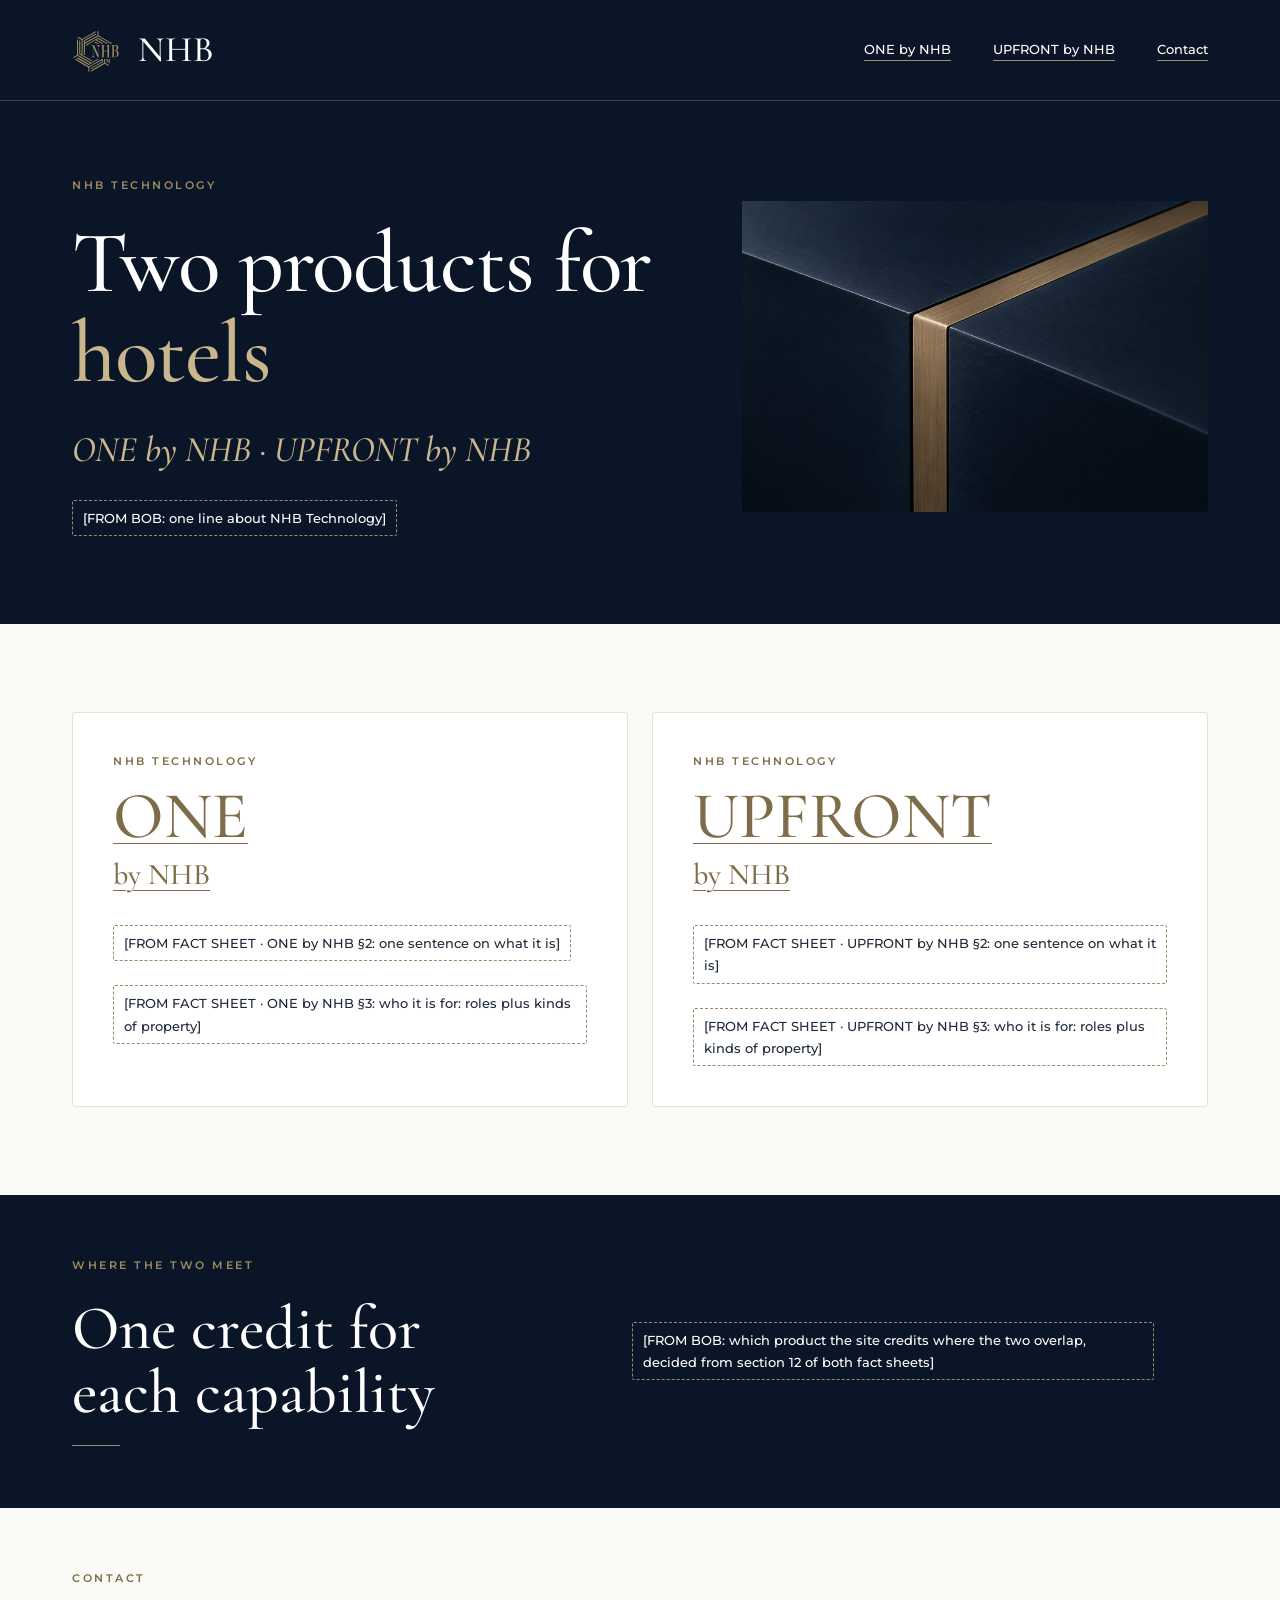
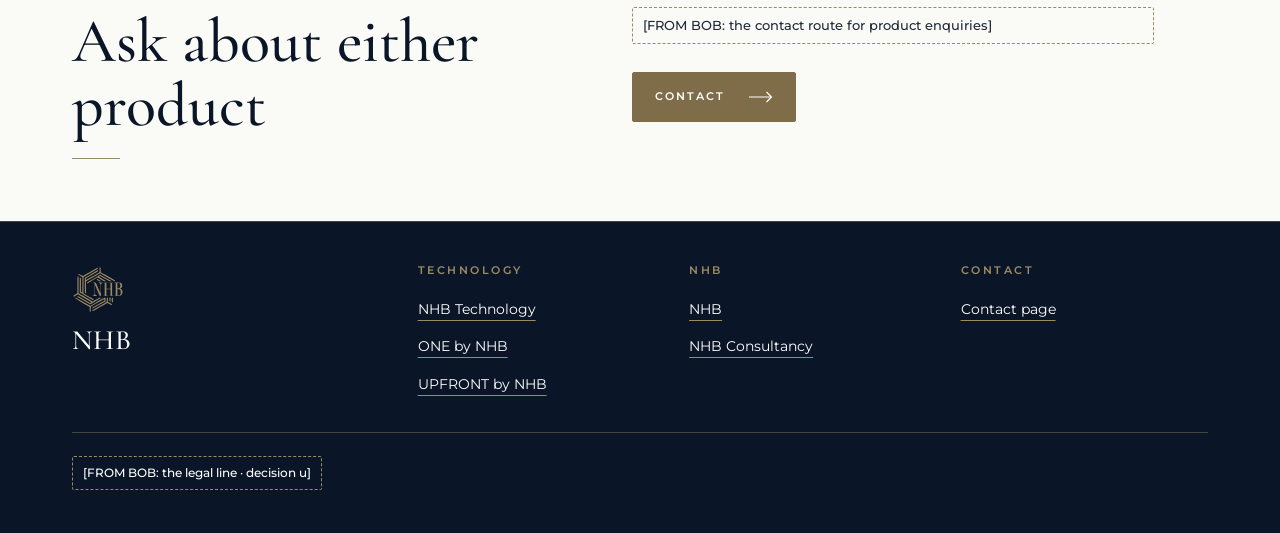
==== commit a963c948: "Split: nhb-website becomes nhb-tech.com" ====
--- a/index.html
+++ b/index.html
@@ -4,47 +4,23 @@
 <head>
 <meta charset="utf-8">
 <meta name="viewport" content="width=device-width, initial-scale=1">
-<title>NHB | Consultancy plus Technology, Dubai</title>
-<meta name="description" content="NHB: NHB Consultancy, executive search plus HR advisory, beside NHB Technology, ONE by NHB plus UPFRONT by NHB. Founded in Dubai.">
-<link rel="canonical" href="https://nhb-consultancy.com/">
+<title>NHB Technology | ONE by NHB plus UPFRONT by NHB</title>
+<meta name="description" content="NHB Technology: two products for hotels, ONE by NHB plus UPFRONT by NHB.">
+<link rel="canonical" href="https://nhb-tech.com/">
 <meta name="theme-color" content="#0A1628">
 <link rel="icon" href="/favicon.ico" sizes="32x32">
 <link rel="icon" href="/assets/img/icon-512.png" type="image/png" sizes="512x512">
 <link rel="apple-touch-icon" href="/apple-touch-icon.png">
 <meta property="og:type" content="website">
 <meta property="og:site_name" content="NHB">
-<meta property="og:title" content="NHB | Consultancy plus Technology, Dubai">
-<meta property="og:description" content="NHB: NHB Consultancy, executive search plus HR advisory, beside NHB Technology, ONE by NHB plus UPFRONT by NHB. Founded in Dubai.">
-<meta property="og:url" content="https://nhb-consultancy.com/">
-<meta property="og:image" content="https://nhb-consultancy.com/assets/img/og-image.jpg">
+<meta property="og:title" content="NHB Technology | ONE by NHB plus UPFRONT by NHB">
+<meta property="og:description" content="NHB Technology: two products for hotels, ONE by NHB plus UPFRONT by NHB.">
+<meta property="og:url" content="https://nhb-tech.com/">
+<meta property="og:image" content="https://nhb-tech.com/assets/img/og-image.jpg">
 <meta property="og:image:width" content="1200">
 <meta property="og:image:height" content="630">
 <meta property="og:image:alt" content="NHB mark on a navy background.">
 <meta name="twitter:card" content="summary_large_image">
-<script type="application/ld+json">
-{
-  "@context": "https://schema.org",
-  "@type": "Organization",
-  "@id": "https://nhb-consultancy.com/#organization",
-  "name": "NHB",
-  "legalName": "NHB Consultancy L.L.C-FZ",
-  "url": "https://nhb-consultancy.com/",
-  "logo": "https://nhb-consultancy.com/assets/img/icon-512.png",
-  "telephone": "+971524890505",
-  "address": {
-    "@type": "PostalAddress",
-    "streetAddress": "Meydan Grandstand, 6th Floor, Meydan Road, Nad Al Sheba",
-    "addressLocality": "Dubai",
-    "addressCountry": "AE"
-  },
-  "founder": {
-    "@type": "Person",
-    "name": "Nihel Hassen Busman",
-    "jobTitle": "Founder",
-    "sameAs": ["https://www.linkedin.com/in/nihelhassenbusman/"]
-  }
-}
-</script>
 <link rel="stylesheet" href="/assets/css/site-v2.css">
 </head>
 <body>
@@ -57,43 +33,41 @@
     </a>
     <nav class="site-nav" aria-label="Main">
       <ul>
-        <li><a href="/consultancy/">Consultancy</a></li>
-        <li><a href="/technology/">Technology</a></li>
-        <li><a href="/contact/">Contact</a></li>
+        <li><a href="/one-by-nhb/">ONE by NHB</a></li>
+        <li><a href="/upfront-by-nhb/">UPFRONT by NHB</a></li>
+        <li><a href="https://nhb-solutions.com/contact/">Contact</a></li>
       </ul>
     </nav>
   </div>
 </header>
 <main id="main">
 
-<section class="band band-navy hero-home">
+<section class="band band-navy hero">
   <div class="wrap hero-pair">
     <div>
-      <img class="hero-mark" src="/assets/img/NHB_mark.svg" alt="The NHB mark: a bronze hexagonal monogram on navy" width="120" height="120">
-      <p class="eyebrow">Founded in Dubai &middot; Working internationally</p>
-      <h1 class="display-nhb">NHB</h1>
-      <p class="descriptor">Consultancy &middot; Technology</p>
-      <p class="lead"><span class="ph">[FROM BOB: one line about NHB, for the home page]</span></p>
+      <p class="eyebrow">NHB Technology</p>
+      <h1 class="hub-title">Two products for <span class="hl">hotels</span></h1>
+      <p class="descriptor">ONE by NHB &middot; UPFRONT by NHB</p>
+      <p class="lead"><span class="ph">[FROM BOB: one line about NHB Technology]</span></p>
     </div>
-    <figure class="picture"><img src="/assets/img/home-hero-1536.jpg" srcset="/assets/img/home-hero-768.jpg 768w, /assets/img/home-hero-1536.jpg 1536w" sizes="(min-width: 68.75em) 460px, calc(100vw - 48px)" width="1536" height="1024" alt="A bronze ribbon folding between two navy planes."></figure>
+    <figure class="picture"><img src="/assets/img/technology-hub-1536.jpg" srcset="/assets/img/technology-hub-768.jpg 768w, /assets/img/technology-hub-1536.jpg 1536w" sizes="(min-width: 68.75em) 460px, calc(100vw - 48px)" width="1536" height="1024" alt="A bronze seam turning across two navy planes."></figure>
   </div>
 </section>
 
 <section class="band band-light">
   <div class="wrap">
-    <p class="eyebrow">Two doors</p>
     <ul class="cards cards-2">
-      <li class="card door">
-        <p class="eyebrow">NHB Consultancy</p>
-        <h2>Executive Search &middot; HR Advisory</h2>
-        <p><span class="ph">[FROM FACT SHEET &middot; Consultancy §2: one sentence on what the consultancy is]</span></p>
-        <p><a class="route" href="/consultancy/"><span class="t">Consultancy</span><svg class="arr" aria-hidden="true" viewBox="0 0 24 12" width="24" height="12"><path d="M0 6h22.5M17.5 1l5 5-5 5" fill="none" stroke="currentColor" stroke-width="1.2"/></svg></a></p>
+      <li class="card product-card">
+        <p class="eyebrow">NHB Technology</p>
+        <h2><a href="/one-by-nhb/"><span class="pn-main">ONE</span> <span class="pn-by">by NHB</span></a></h2>
+        <p><span class="ph">[FROM FACT SHEET &middot; ONE by NHB §2: one sentence on what it is]</span></p>
+        <p><span class="ph">[FROM FACT SHEET &middot; ONE by NHB §3: who it is for: roles plus kinds of property]</span></p>
       </li>
-      <li class="card door">
+      <li class="card product-card">
         <p class="eyebrow">NHB Technology</p>
-        <h2>ONE by NHB &middot; UPFRONT by NHB</h2>
-        <p><span class="ph">[FROM BOB: one line about NHB Technology]</span></p>
-        <p><a class="route" href="/technology/"><span class="t">Technology</span><svg class="arr" aria-hidden="true" viewBox="0 0 24 12" width="24" height="12"><path d="M0 6h22.5M17.5 1l5 5-5 5" fill="none" stroke="currentColor" stroke-width="1.2"/></svg></a></p>
+        <h2><a href="/upfront-by-nhb/"><span class="pn-main">UPFRONT</span> <span class="pn-by">by NHB</span></a></h2>
+        <p><span class="ph">[FROM FACT SHEET &middot; UPFRONT by NHB §2: one sentence on what it is]</span></p>
+        <p><span class="ph">[FROM FACT SHEET &middot; UPFRONT by NHB §3: who it is for: roles plus kinds of property]</span></p>
       </li>
     </ul>
   </div>
@@ -102,14 +76,26 @@
 <section class="band band-navy band-compact">
   <div class="wrap split">
     <div class="split-head">
-      <p class="eyebrow">Contact</p>
-      <h2>Start a <span class="hl">conversation</span></h2>
+      <p class="eyebrow">Where the two meet</p>
+      <h2>One credit for each capability</h2>
       <hr class="rule">
     </div>
     <div class="split-body">
-      <p class="lead"><a href="tel:+971524890505">+971 52 489 0505</a></p>
-      <p><span class="ph">[FROM BOB: the email address, once the mailbox is confirmed live]</span></p>
-      <p class="btn-row"><a class="btn" href="/contact/">Contact<svg class="arr" aria-hidden="true" viewBox="0 0 24 12" width="24" height="12"><path d="M0 6h22.5M17.5 1l5 5-5 5" fill="none" stroke="currentColor" stroke-width="1.2"/></svg></a></p>
+      <p class="ph ph-block">[FROM BOB: which product the site credits where the two overlap, decided from section 12 of both fact sheets]</p>
+    </div>
+  </div>
+</section>
+
+<section class="band band-light band-compact">
+  <div class="wrap split">
+    <div class="split-head">
+      <p class="eyebrow">Contact</p>
+      <h2>Ask about either product</h2>
+      <hr class="rule">
+    </div>
+    <div class="split-body">
+      <p class="ph ph-block">[FROM BOB: the contact route for product enquiries]</p>
+      <p class="btn-row"><a class="btn" href="https://nhb-solutions.com/contact/">Contact<svg class="arr" aria-hidden="true" viewBox="0 0 24 12" width="24" height="12"><path d="M0 6h22.5M17.5 1l5 5-5 5" fill="none" stroke="currentColor" stroke-width="1.2"/></svg></a></p>
     </div>
   </div>
 </section>
@@ -121,39 +107,29 @@
       <p><span class="brand-name">NHB</span></p>
     </div>
     <div>
-      <h2 class="footer-h">Consultancy</h2>
+      <h2 class="footer-h">Technology</h2>
       <ul>
-        <li><a href="/consultancy/">NHB Consultancy</a></li>
-        <li><a href="/consultancy/executive-search/">Executive Search</a></li>
-        <li><a href="/consultancy/talent-acquisition/">Talent Acquisition</a></li>
-        <li><a href="/consultancy/hr-outsourcing/">HR Outsourcing</a></li>
-        <li><a href="/consultancy/organisational-development/">Organisational Development</a></li>
-        <li><a href="/consultancy/hospitality-hr-advisory/">Hospitality HR Advisory</a></li>
-        <li><a href="/consultancy/hr-consultancy/">HR Consultancy</a></li>
+        <li><a href="/">NHB Technology</a></li>
+        <li><a href="/one-by-nhb/">ONE by NHB</a></li>
+        <li><a href="/upfront-by-nhb/">UPFRONT by NHB</a></li>
       </ul>
     </div>
     <div>
-      <h2 class="footer-h">Technology</h2>
+      <h2 class="footer-h">NHB</h2>
       <ul>
-        <li><a href="/technology/">NHB Technology</a></li>
-        <li><a href="/technology/one-by-nhb/">ONE by NHB</a></li>
-        <li><a href="/technology/upfront-by-nhb/">UPFRONT by NHB</a></li>
+        <li><a href="https://nhb-solutions.com/">NHB</a></li>
+        <li><a href="https://nhb-consultancy.com/">NHB Consultancy</a></li>
       </ul>
     </div>
     <div>
       <h2 class="footer-h">Contact</h2>
       <ul>
-        <li><a href="tel:+971524890505">+971 52 489 0505</a></li>
-        <li><span class="ph">[FROM BOB: the email address, once the mailbox is confirmed live]</span></li>
-        <li><a href="https://www.linkedin.com/in/nihelhassenbusman/">LinkedIn</a></li>
-        <li><a href="/contact/">Contact page</a></li>
+        <li><a href="https://nhb-solutions.com/contact/">Contact page</a></li>
       </ul>
     </div>
   </div>
   <div class="wrap footer-legal">
-    <p>NHB Consultancy L.L.C-FZ &middot; Licensed by Meydan Free Zone &middot; Licence 2539900.01</p>
-    <p>Meydan Grandstand, 6th Floor, Meydan Road, Nad Al Sheba, Dubai, United Arab Emirates</p>
-    <p>&copy; 2026 NHB Consultancy L.L.C-FZ</p>
+    <p><span class="ph">[FROM BOB: the legal line &middot; decision u]</span></p>
   </div>
 </footer>
 </body>
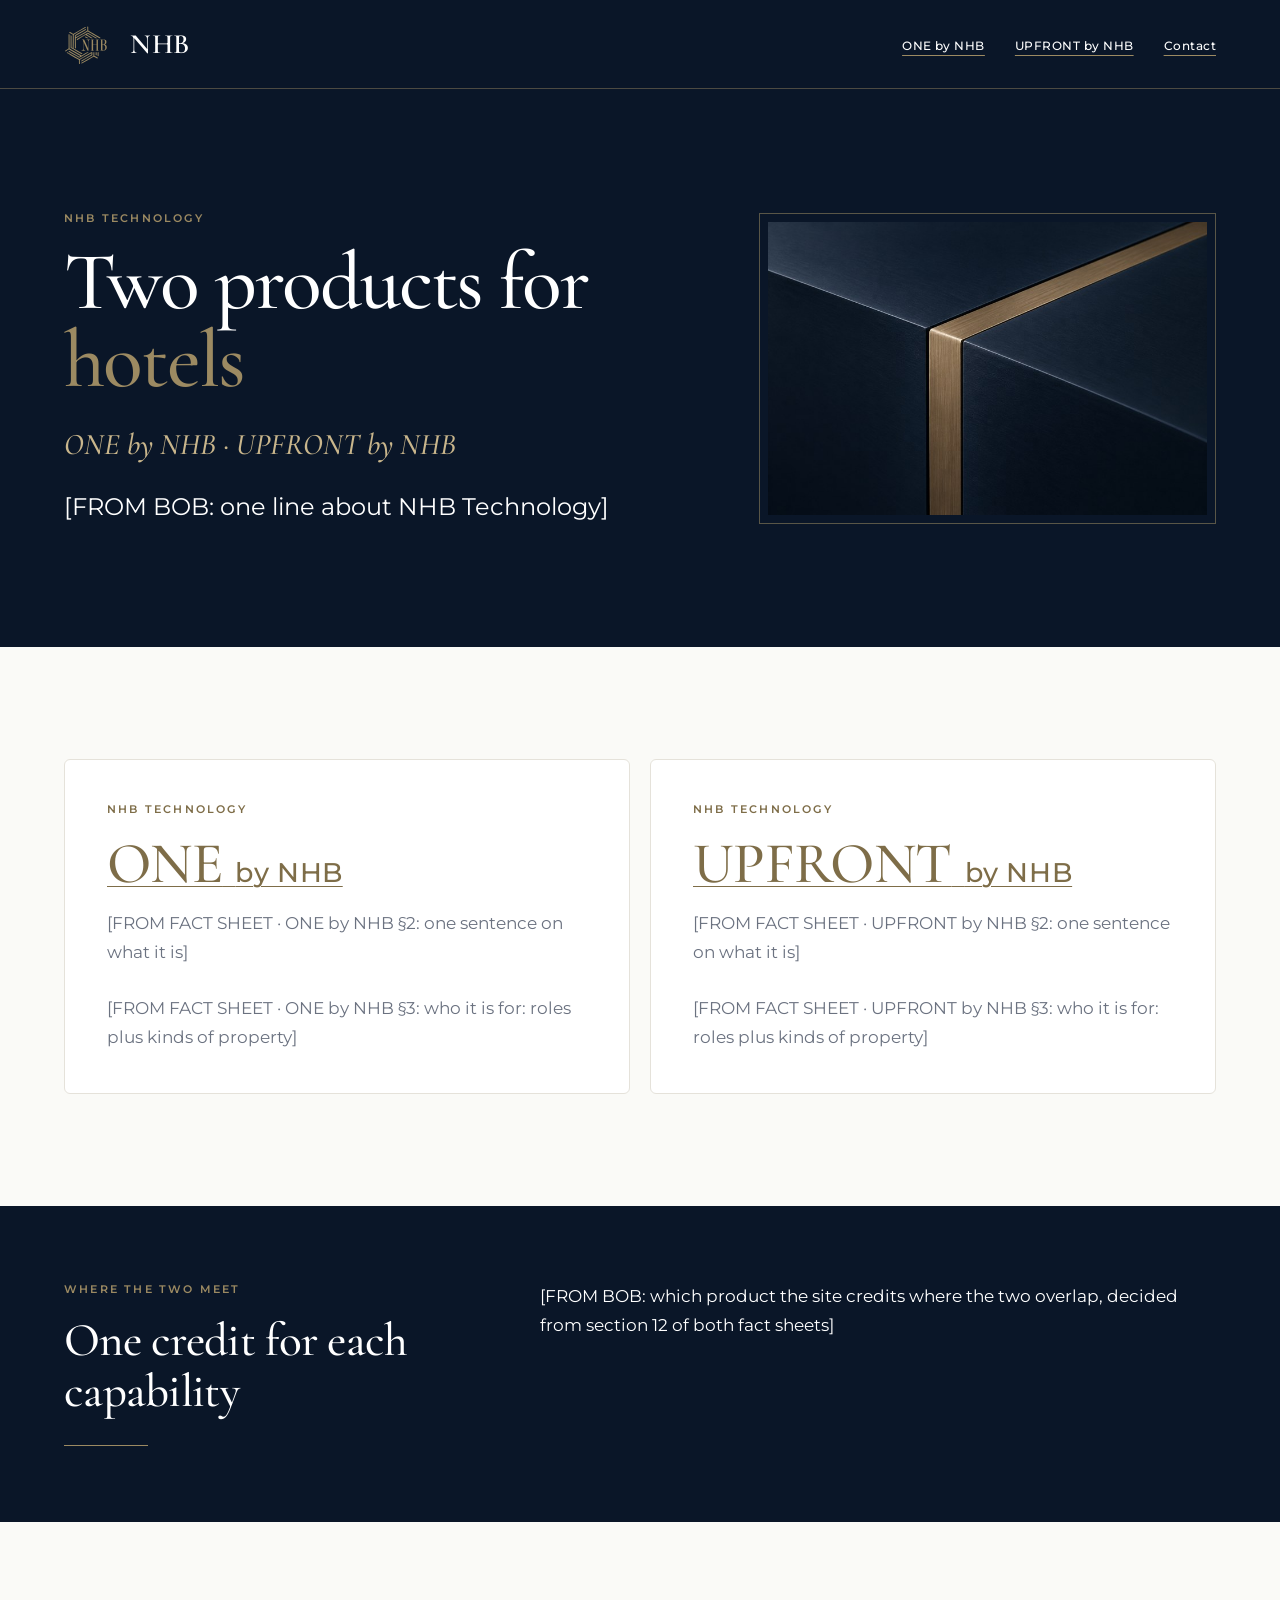
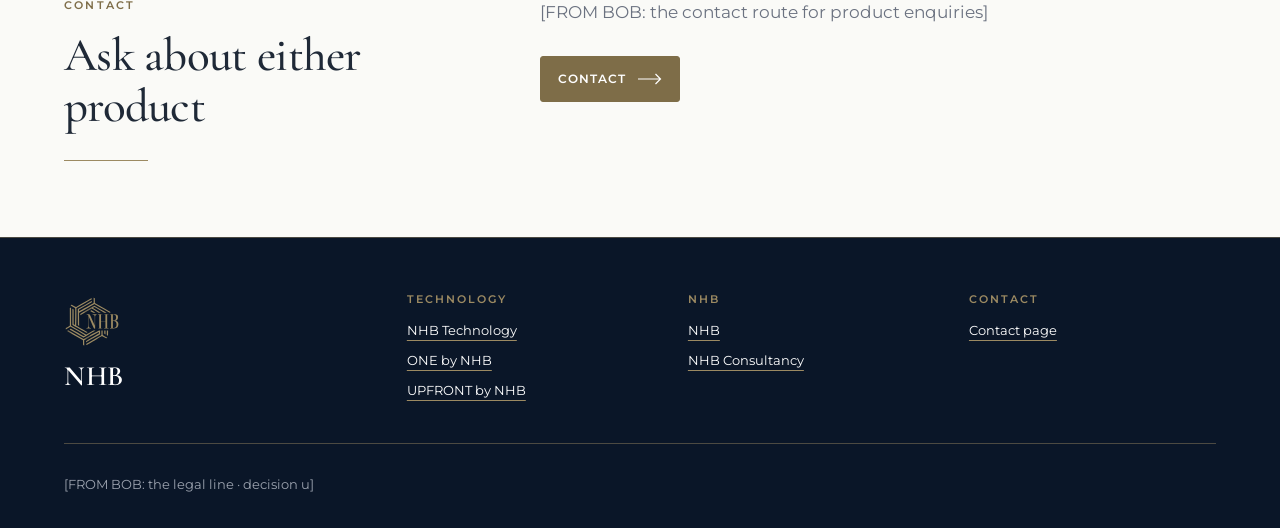
==== commit e0a3ea76: "Design: ChatGPT round v3 on nhb-tech.com" ====
--- a/index.html
+++ b/index.html
@@ -1,5 +1,5 @@
 <!DOCTYPE html>
-<!-- NHB website, skeleton Mw1, 20 September 2026. Every dashed box is a placeholder, replaced from the signed fact sheets before launch. The telephone number, the LinkedIn address plus the founder's name plus title come from the consultancy's own project instructions; the legal lines come from the trade licence. -->
+<!-- NHB website. Every dashed box is a placeholder, replaced from the signed fact sheets before launch. -->
 <html lang="en-GB">
 <head>
 <meta charset="utf-8">
@@ -21,7 +21,7 @@
 <meta property="og:image:height" content="630">
 <meta property="og:image:alt" content="NHB mark on a navy background.">
 <meta name="twitter:card" content="summary_large_image">
-<link rel="stylesheet" href="/assets/css/site-v2.css">
+<link rel="stylesheet" href="/assets/css/site-v3.css">
 </head>
 <body>
 <a class="skip" href="#main">Skip to content</a>
--- a/assets/css/site-v3.css
+++ b/assets/css/site-v3.css
@@ -0,0 +1,158 @@
+@font-face{font-family:"Cormorant Garamond";src:url("/assets/fonts/cormorant-garamond-latin-500-normal.woff2") format("woff2");font-style:normal;font-weight:500;font-display:swap}
+@font-face{font-family:"Cormorant Garamond";src:url("/assets/fonts/cormorant-garamond-latin-500-italic.woff2") format("woff2");font-style:italic;font-weight:500;font-display:swap}
+@font-face{font-family:"Cormorant Garamond";src:url("/assets/fonts/cormorant-garamond-latin-600-normal.woff2") format("woff2");font-style:normal;font-weight:600;font-display:swap}
+@font-face{font-family:"Montserrat";src:url("/assets/fonts/montserrat-latin-400-normal.woff2") format("woff2");font-style:normal;font-weight:400;font-display:swap}
+@font-face{font-family:"Montserrat";src:url("/assets/fonts/montserrat-latin-500-normal.woff2") format("woff2");font-style:normal;font-weight:500;font-display:swap}
+@font-face{font-family:"Montserrat";src:url("/assets/fonts/montserrat-latin-600-normal.woff2") format("woff2");font-style:normal;font-weight:600;font-display:swap}
+
+:root{
+  --deep-navy:#0A1628;
+  --master-bronze:#9C8A62;
+  --bronze-dark:#7E6D48;
+  --light-bronze:#C9B68C;
+  --off-white:#FAFAF7;
+  --white:#FFFFFF;
+  --body-text:#1F2937;
+  --secondary-text:#6B7280;
+  --tertiary-text:#9CA3AF;
+  --warm-border:#E5E2DA;
+  --hairline:#EFEDE6;
+}
+*{box-sizing:border-box}
+html{background:var(--deep-navy);scroll-behavior:auto}
+body{margin:0;background:var(--off-white);color:var(--body-text);font-family:"Montserrat",sans-serif;font-size:16px;line-height:1.68;font-weight:400;-webkit-font-smoothing:antialiased}
+img{display:block;max-width:100%;height:auto}
+a{color:inherit}
+.skip{position:absolute;left:16px;top:12px;z-index:1000;padding:10px 14px;background:var(--bronze-dark);color:var(--white);font-weight:600;text-decoration:none;transform:translateY(-180%)}
+.skip:focus{transform:none;outline:3px solid var(--master-bronze);outline-offset:3px}
+.wrap{width:min(100% - 48px,1240px);margin-inline:auto}
+.site-header{background:var(--deep-navy);color:var(--white);border-bottom:1px solid rgba(156,138,98,.45)}
+.header-inner{display:flex;flex-direction:column;gap:18px;padding-block:20px}
+.brand{display:inline-flex;align-items:center;gap:22px;width:max-content;color:var(--white);text-decoration:none}
+.brand img{width:44px;height:44px;object-fit:contain}
+.brand-name{font-family:"Cormorant Garamond",serif;font-size:28px;line-height:1;font-weight:600;letter-spacing:.02em}
+.site-nav ul,.site-footer ul,.cards{list-style:none;margin:0;padding:0}
+.site-nav ul{display:flex;flex-wrap:wrap;gap:8px 22px}
+.site-nav a,.site-footer a,.band-navy a:not(.btn):not(.brand){color:var(--white);text-decoration-line:underline;text-decoration-color:var(--master-bronze);text-decoration-thickness:1px;text-underline-offset:5px}
+.site-nav a{font-size:12px;font-weight:500;letter-spacing:.04em}
+.site-nav a[aria-current="page"]{text-decoration-thickness:2px}
+.band-light a:not(.btn):not(.brand){color:var(--bronze-dark);text-decoration-line:underline;text-decoration-thickness:1px;text-underline-offset:4px}
+a:focus-visible,.btn:focus-visible{outline:3px solid var(--bronze-dark);outline-offset:4px}
+.band-navy a:focus-visible,.site-header a:focus-visible,.site-footer a:focus-visible{outline-color:var(--master-bronze)}
+
+.band{padding-block:72px}
+.band-light{background:var(--off-white);color:var(--body-text)}
+.band-navy{background:var(--deep-navy);color:var(--white)}
+.band-compact{padding-block:56px}
+.band-join{padding-top:0}
+.hero{padding-block:82px}
+.hero-home{padding-block:74px 82px}
+.hero-pair{display:grid;gap:44px;align-items:center}
+.hero-end{display:grid;gap:34px}
+.hero-mark{width:88px;height:88px;object-fit:contain;margin-bottom:28px}
+.picture{margin:0;padding:8px;border:1px solid rgba(156,138,98,.55)}
+.picture img{width:100%;height:auto;object-fit:contain}
+.eyebrow{margin:0 0 18px;font-size:11px;line-height:1.35;font-weight:600;letter-spacing:.20em;text-transform:uppercase}
+.band-light .eyebrow{color:var(--bronze-dark)}
+.band-navy .eyebrow,.site-footer .footer-h{color:var(--master-bronze)}
+h1,h2,h3,p{overflow-wrap:anywhere}
+h1,h2{font-family:"Cormorant Garamond",serif;color:inherit;font-weight:500;margin:0}
+h1{font-size:52px;line-height:.98;letter-spacing:-.025em}
+h2{font-size:34px;line-height:1.08;letter-spacing:-.015em}
+.display-nhb{font-size:82px;color:var(--white);line-height:.82;margin:0 0 22px}
+.hub-title,.product-title{font-size:54px;line-height:.95;max-width:15ch}
+.product-title .pn-by,.product-card .pn-by{font-size:.47em;white-space:nowrap;font-family:"Montserrat",sans-serif;font-weight:500;letter-spacing:.02em}
+.descriptor{margin:22px 0 0;font-family:"Cormorant Garamond",serif;font-style:italic;font-weight:500;font-size:24px;line-height:1.25;color:var(--light-bronze)}
+.hl{color:var(--master-bronze)}
+.lead{font-size:20px;line-height:1.52;max-width:34em;margin:26px 0 0}
+p{margin:16px 0 0}
+.ph{font-weight:400}
+.band-light .ph{color:var(--secondary-text)}
+.band-navy .ph{color:var(--white)}
+.ph-block{max-width:58em}
+.rule{border:0;border-top:1px solid var(--master-bronze);margin:28px 0 0;width:84px}
+
+.cards{display:grid;gap:20px}
+.card{border-radius:6px;padding:30px}
+.band-light .card{background:var(--white);border:1px solid var(--warm-border)}
+.band-navy .card{background:var(--deep-navy);border:1px solid rgba(156,138,98,.45)}
+.card h2{color:var(--deep-navy);font-size:35px}
+.card p:last-child{margin-top:28px}
+.route{display:inline-flex;align-items:center;gap:14px;font-weight:600;font-size:13px}
+.arr{flex:0 0 auto}
+.product-card h2 a{font-family:"Cormorant Garamond",serif;font-size:44px;line-height:1;text-decoration-color:var(--bronze-dark)}
+
+.split,.pair,.row{display:grid;gap:28px}
+.split-body>:first-child,.row>:first-child{margin-top:0}
+.rows{display:grid;gap:0}
+.rows .row+ .row{border-top:1px solid var(--hairline);margin-top:40px;padding-top:40px}
+.band-navy .rows .row+ .row{border-top-color:rgba(156,138,98,.45)}
+.details,.routes{margin:0}
+.details>div,.routes>div{display:grid;gap:6px;padding:24px 0;border-top:1px solid var(--hairline)}
+.details>div:last-child{border-bottom:1px solid var(--hairline)}
+.details dt,.routes dt{font-size:11px;letter-spacing:.16em;text-transform:uppercase;font-weight:600;color:var(--bronze-dark)}
+.details dd,.routes dd{margin:0;font-size:18px}
+.routes>div{border-top-color:rgba(156,138,98,.45)}
+.routes dt{color:var(--master-bronze)}
+.routes dd{color:var(--white)}
+address{font-style:normal}
+.ph-img{margin-top:42px;display:grid;place-items:center;min-height:240px;padding:30px;border:1px solid rgba(156,138,98,.55);font-size:13px;line-height:1.6;text-align:center;color:var(--white)}
+.legal p{max-width:68em}
+.centre{text-align:center}
+.centre .rule{margin-inline:auto}
+.centre .lead{margin-inline:auto}
+.btn-row{display:flex;flex-wrap:wrap;gap:12px;margin-top:30px}
+.btn{display:inline-flex;align-items:center;justify-content:center;gap:12px;min-height:46px;padding:12px 17px;border-radius:3px;font-size:12px;line-height:1.2;font-weight:600;letter-spacing:.08em;text-transform:uppercase;text-decoration:none!important}
+.band-light .btn{background:var(--bronze-dark);border:1px solid var(--bronze-dark);color:var(--white)}
+.band-light .btn:hover{background:var(--deep-navy);border-color:var(--deep-navy);color:var(--white)}
+.band-navy .btn{background:var(--deep-navy);border:1px solid var(--master-bronze);color:var(--white)}
+.band-navy .btn:hover{background:var(--bronze-dark);border-color:var(--bronze-dark);color:var(--white)}
+
+.site-footer{background:var(--deep-navy);color:var(--white);border-top:1px solid rgba(156,138,98,.45);padding-block:54px 34px}
+.footer-grid{display:grid;gap:34px}
+.footer-brand img{width:56px;height:56px;object-fit:contain;margin-bottom:14px}
+.footer-brand p{margin:0}
+.footer-h{font-family:"Montserrat",sans-serif;font-size:11px;line-height:1.3;font-weight:600;letter-spacing:.18em;text-transform:uppercase;margin:0 0 14px}
+.site-footer li+li{margin-top:9px}
+.site-footer li,.site-footer p{font-size:13px;line-height:1.6}
+.footer-legal{margin-top:42px;padding-top:24px;border-top:1px solid rgba(156,138,98,.45);color:var(--tertiary-text)}
+.footer-legal p{margin:6px 0 0}
+
+@media (min-width:760px){
+  .header-inner{flex-direction:row;align-items:center;justify-content:space-between;padding-block:22px}
+  .site-nav ul{justify-content:flex-end;gap:30px}
+  .cards-2{grid-template-columns:repeat(2,minmax(0,1fr))}
+  .pair{grid-template-columns:repeat(2,minmax(0,1fr));gap:56px}
+  .details>div{grid-template-columns:180px 1fr;gap:26px;align-items:start}
+  .routes{display:grid;grid-template-columns:repeat(2,minmax(0,1fr));gap:48px}
+  .routes>div{padding:0;border-top:0}
+  .footer-grid{grid-template-columns:1.25fr 1fr 1fr 1fr}
+}
+
+@media (min-width:1100px){
+  body{font-size:17px}
+  .wrap{width:min(100% - 128px,1240px)}
+  .band{padding-block:112px}
+  .band-compact{padding-block:76px}
+  .hero{padding-block:122px}
+  .hero-home{padding-block:96px 112px}
+  .hero-pair{grid-template-columns:minmax(0,1.15fr) minmax(420px,.85fr);gap:76px}
+  .hero-end{grid-template-columns:minmax(0,1.05fr) minmax(360px,.95fr);align-items:end;gap:90px}
+  .hero-end>.lead{margin:0 0 7px}
+  .hero-mark{width:104px;height:104px;margin-bottom:34px}
+  h1{font-size:78px}
+  h2{font-size:47px}
+  .display-nhb{font-size:154px;margin-bottom:30px}
+  .hub-title,.product-title{font-size:82px}
+  .descriptor{font-size:30px;margin-top:26px}
+  .lead{font-size:24px;line-height:1.5}
+  .card{padding:42px}
+  .card h2{font-size:43px}
+  .product-card h2 a{font-size:58px}
+  .split{grid-template-columns:minmax(0,.72fr) minmax(0,1.28fr);gap:96px;align-items:start}
+  .row{grid-template-columns:minmax(250px,.7fr) minmax(0,1.3fr);gap:88px;align-items:start}
+  .row>h2{font-size:42px}
+  .ph-img{min-height:430px;margin-top:64px}
+}
+
+@media (prefers-reduced-motion:reduce){html{scroll-behavior:auto}}
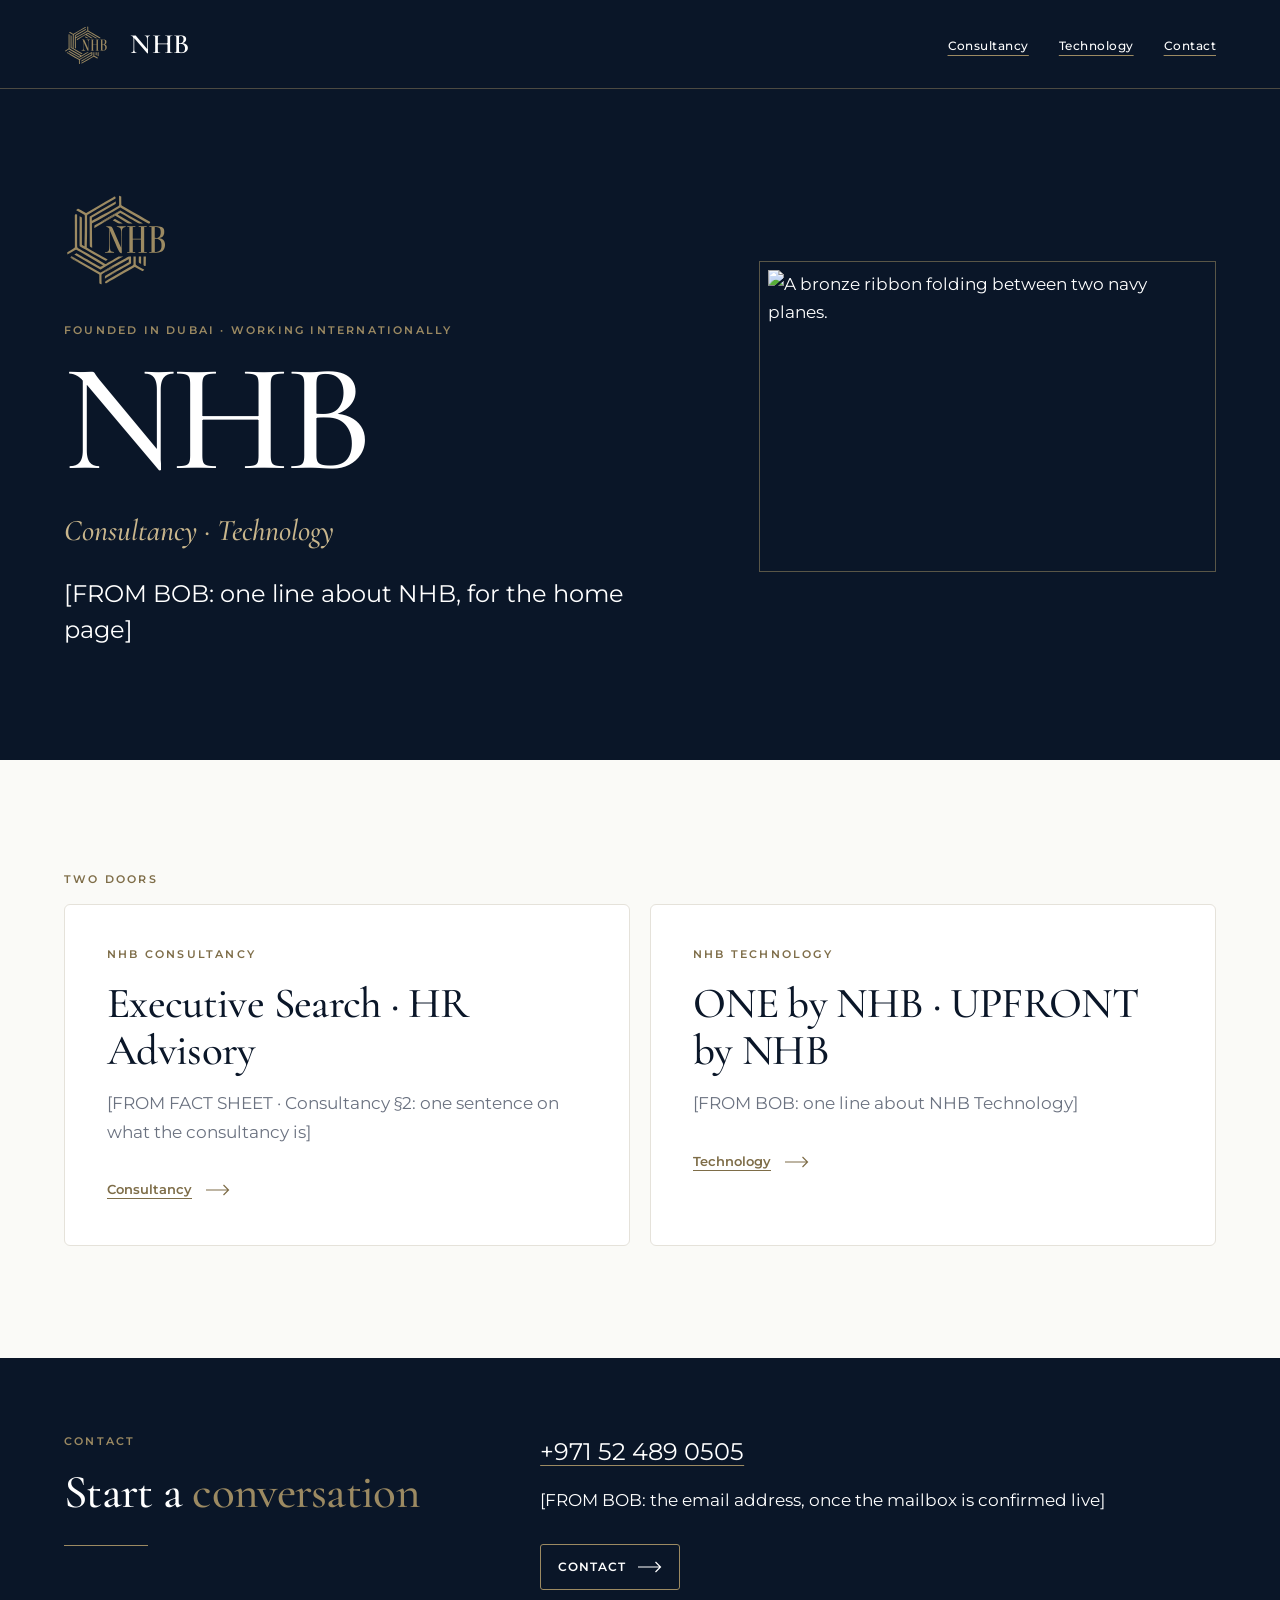
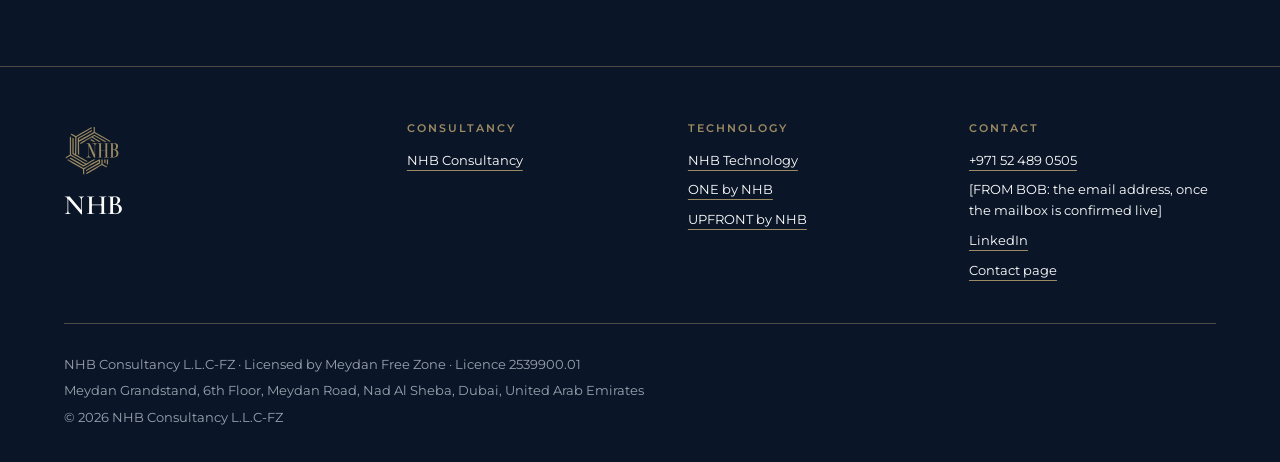
==== commit b85f54bb: "ChatGPT's round v4" ====
--- a/index.html
+++ b/index.html
@@ -4,23 +4,47 @@
 <head>
 <meta charset="utf-8">
 <meta name="viewport" content="width=device-width, initial-scale=1">
-<title>NHB Technology | ONE by NHB plus UPFRONT by NHB</title>
-<meta name="description" content="NHB Technology: two products for hotels, ONE by NHB plus UPFRONT by NHB.">
-<link rel="canonical" href="https://nhb-tech.com/">
+<title>NHB | Consultancy plus Technology, Dubai</title>
+<meta name="description" content="NHB: NHB Consultancy, executive search plus HR advisory, beside NHB Technology, ONE by NHB plus UPFRONT by NHB. Founded in Dubai.">
+<link rel="canonical" href="https://nhb-solutions.com/">
 <meta name="theme-color" content="#0A1628">
 <link rel="icon" href="/favicon.ico" sizes="32x32">
 <link rel="icon" href="/assets/img/icon-512.png" type="image/png" sizes="512x512">
 <link rel="apple-touch-icon" href="/apple-touch-icon.png">
 <meta property="og:type" content="website">
 <meta property="og:site_name" content="NHB">
-<meta property="og:title" content="NHB Technology | ONE by NHB plus UPFRONT by NHB">
-<meta property="og:description" content="NHB Technology: two products for hotels, ONE by NHB plus UPFRONT by NHB.">
-<meta property="og:url" content="https://nhb-tech.com/">
-<meta property="og:image" content="https://nhb-tech.com/assets/img/og-image.jpg">
+<meta property="og:title" content="NHB | Consultancy plus Technology, Dubai">
+<meta property="og:description" content="NHB: NHB Consultancy, executive search plus HR advisory, beside NHB Technology, ONE by NHB plus UPFRONT by NHB. Founded in Dubai.">
+<meta property="og:url" content="https://nhb-solutions.com/">
+<meta property="og:image" content="https://nhb-solutions.com/assets/img/og-image.jpg">
 <meta property="og:image:width" content="1200">
 <meta property="og:image:height" content="630">
 <meta property="og:image:alt" content="NHB mark on a navy background.">
 <meta name="twitter:card" content="summary_large_image">
+<script type="application/ld+json">
+{
+  "@context": "https://schema.org",
+  "@type": "Organization",
+  "@id": "https://nhb-solutions.com/#organization",
+  "name": "NHB",
+  "legalName": "NHB Consultancy L.L.C-FZ",
+  "url": "https://nhb-solutions.com/",
+  "logo": "https://nhb-solutions.com/assets/img/icon-512.png",
+  "telephone": "+971524890505",
+  "address": {
+    "@type": "PostalAddress",
+    "streetAddress": "Meydan Grandstand, 6th Floor, Meydan Road, Nad Al Sheba",
+    "addressLocality": "Dubai",
+    "addressCountry": "AE"
+  },
+  "founder": {
+    "@type": "Person",
+    "name": "Nihel Hassen Busman",
+    "jobTitle": "Founder",
+    "sameAs": ["https://www.linkedin.com/in/nihelhassenbusman/"]
+  }
+}
+</script>
 <link rel="stylesheet" href="/assets/css/site-v3.css">
 </head>
 <body>
@@ -33,41 +57,43 @@
     </a>
     <nav class="site-nav" aria-label="Main">
       <ul>
-        <li><a href="/one-by-nhb/">ONE by NHB</a></li>
-        <li><a href="/upfront-by-nhb/">UPFRONT by NHB</a></li>
-        <li><a href="https://nhb-solutions.com/contact/">Contact</a></li>
+        <li><a href="https://nhb-consultancy.com/">Consultancy</a></li>
+        <li><a href="https://nhb-tech.com/">Technology</a></li>
+        <li><a href="/contact/">Contact</a></li>
       </ul>
     </nav>
   </div>
 </header>
 <main id="main">
 
-<section class="band band-navy hero">
+<section class="band band-navy hero-home">
   <div class="wrap hero-pair">
     <div>
-      <p class="eyebrow">NHB Technology</p>
-      <h1 class="hub-title">Two products for <span class="hl">hotels</span></h1>
-      <p class="descriptor">ONE by NHB &middot; UPFRONT by NHB</p>
-      <p class="lead"><span class="ph">[FROM BOB: one line about NHB Technology]</span></p>
+      <img class="hero-mark" src="/assets/img/NHB_mark.svg" alt="The NHB mark: a bronze hexagonal monogram on navy" width="120" height="120">
+      <p class="eyebrow">Founded in Dubai &middot; Working internationally</p>
+      <h1 class="display-nhb">NHB</h1>
+      <p class="descriptor">Consultancy &middot; Technology</p>
+      <p class="lead"><span class="ph">[FROM BOB: one line about NHB, for the home page]</span></p>
     </div>
-    <figure class="picture"><img src="/assets/img/technology-hub-1536.jpg" srcset="/assets/img/technology-hub-768.jpg 768w, /assets/img/technology-hub-1536.jpg 1536w" sizes="(min-width: 68.75em) 460px, calc(100vw - 48px)" width="1536" height="1024" alt="A bronze seam turning across two navy planes."></figure>
+    <figure class="picture"><img src="/assets/img/home-hero-1536.jpg" srcset="/assets/img/home-hero-768.jpg 768w, /assets/img/home-hero-1536.jpg 1536w" sizes="(min-width: 68.75em) 460px, calc(100vw - 48px)" width="1536" height="1024" alt="A bronze ribbon folding between two navy planes."></figure>
   </div>
 </section>
 
 <section class="band band-light">
   <div class="wrap">
+    <p class="eyebrow">Two doors</p>
     <ul class="cards cards-2">
-      <li class="card product-card">
+      <li class="card door">
+        <p class="eyebrow">NHB Consultancy</p>
+        <h2>Executive Search &middot; HR Advisory</h2>
+        <p><span class="ph">[FROM FACT SHEET &middot; Consultancy §2: one sentence on what the consultancy is]</span></p>
+        <p><a class="route" href="https://nhb-consultancy.com/"><span class="t">Consultancy</span><svg class="arr" aria-hidden="true" viewBox="0 0 24 12" width="24" height="12"><path d="M0 6h22.5M17.5 1l5 5-5 5" fill="none" stroke="currentColor" stroke-width="1.2"/></svg></a></p>
+      </li>
+      <li class="card door">
         <p class="eyebrow">NHB Technology</p>
-        <h2><a href="/one-by-nhb/"><span class="pn-main">ONE</span> <span class="pn-by">by NHB</span></a></h2>
-        <p><span class="ph">[FROM FACT SHEET &middot; ONE by NHB §2: one sentence on what it is]</span></p>
-        <p><span class="ph">[FROM FACT SHEET &middot; ONE by NHB §3: who it is for: roles plus kinds of property]</span></p>
-      </li>
-      <li class="card product-card">
-        <p class="eyebrow">NHB Technology</p>
-        <h2><a href="/upfront-by-nhb/"><span class="pn-main">UPFRONT</span> <span class="pn-by">by NHB</span></a></h2>
-        <p><span class="ph">[FROM FACT SHEET &middot; UPFRONT by NHB §2: one sentence on what it is]</span></p>
-        <p><span class="ph">[FROM FACT SHEET &middot; UPFRONT by NHB §3: who it is for: roles plus kinds of property]</span></p>
+        <h2>ONE by NHB &middot; UPFRONT by NHB</h2>
+        <p><span class="ph">[FROM BOB: one line about NHB Technology]</span></p>
+        <p><a class="route" href="https://nhb-tech.com/"><span class="t">Technology</span><svg class="arr" aria-hidden="true" viewBox="0 0 24 12" width="24" height="12"><path d="M0 6h22.5M17.5 1l5 5-5 5" fill="none" stroke="currentColor" stroke-width="1.2"/></svg></a></p>
       </li>
     </ul>
   </div>
@@ -76,26 +102,14 @@
 <section class="band band-navy band-compact">
   <div class="wrap split">
     <div class="split-head">
-      <p class="eyebrow">Where the two meet</p>
-      <h2>One credit for each capability</h2>
+      <p class="eyebrow">Contact</p>
+      <h2>Start a <span class="hl">conversation</span></h2>
       <hr class="rule">
     </div>
     <div class="split-body">
-      <p class="ph ph-block">[FROM BOB: which product the site credits where the two overlap, decided from section 12 of both fact sheets]</p>
-    </div>
-  </div>
-</section>
-
-<section class="band band-light band-compact">
-  <div class="wrap split">
-    <div class="split-head">
-      <p class="eyebrow">Contact</p>
-      <h2>Ask about either product</h2>
-      <hr class="rule">
-    </div>
-    <div class="split-body">
-      <p class="ph ph-block">[FROM BOB: the contact route for product enquiries]</p>
-      <p class="btn-row"><a class="btn" href="https://nhb-solutions.com/contact/">Contact<svg class="arr" aria-hidden="true" viewBox="0 0 24 12" width="24" height="12"><path d="M0 6h22.5M17.5 1l5 5-5 5" fill="none" stroke="currentColor" stroke-width="1.2"/></svg></a></p>
+      <p class="lead"><a href="tel:+971524890505">+971 52 489 0505</a></p>
+      <p><span class="ph">[FROM BOB: the email address, once the mailbox is confirmed live]</span></p>
+      <p class="btn-row"><a class="btn" href="/contact/">Contact<svg class="arr" aria-hidden="true" viewBox="0 0 24 12" width="24" height="12"><path d="M0 6h22.5M17.5 1l5 5-5 5" fill="none" stroke="currentColor" stroke-width="1.2"/></svg></a></p>
     </div>
   </div>
 </section>
@@ -107,29 +121,33 @@
       <p><span class="brand-name">NHB</span></p>
     </div>
     <div>
-      <h2 class="footer-h">Technology</h2>
+      <h2 class="footer-h">Consultancy</h2>
       <ul>
-        <li><a href="/">NHB Technology</a></li>
-        <li><a href="/one-by-nhb/">ONE by NHB</a></li>
-        <li><a href="/upfront-by-nhb/">UPFRONT by NHB</a></li>
+        <li><a href="https://nhb-consultancy.com/">NHB Consultancy</a></li>
       </ul>
     </div>
     <div>
-      <h2 class="footer-h">NHB</h2>
+      <h2 class="footer-h">Technology</h2>
       <ul>
-        <li><a href="https://nhb-solutions.com/">NHB</a></li>
-        <li><a href="https://nhb-consultancy.com/">NHB Consultancy</a></li>
+        <li><a href="https://nhb-tech.com/">NHB Technology</a></li>
+        <li><a href="https://nhb-tech.com/one-by-nhb/">ONE by NHB</a></li>
+        <li><a href="https://nhb-tech.com/upfront-by-nhb/">UPFRONT by NHB</a></li>
       </ul>
     </div>
     <div>
       <h2 class="footer-h">Contact</h2>
       <ul>
-        <li><a href="https://nhb-solutions.com/contact/">Contact page</a></li>
+        <li><a href="tel:+971524890505">+971 52 489 0505</a></li>
+        <li><span class="ph">[FROM BOB: the email address, once the mailbox is confirmed live]</span></li>
+        <li><a href="https://www.linkedin.com/in/nihelhassenbusman/">LinkedIn</a></li>
+        <li><a href="/contact/">Contact page</a></li>
       </ul>
     </div>
   </div>
   <div class="wrap footer-legal">
-    <p><span class="ph">[FROM BOB: the legal line &middot; decision u]</span></p>
+    <p>NHB Consultancy L.L.C-FZ &middot; Licensed by Meydan Free Zone &middot; Licence 2539900.01</p>
+    <p>Meydan Grandstand, 6th Floor, Meydan Road, Nad Al Sheba, Dubai, United Arab Emirates</p>
+    <p>&copy; 2026 NHB Consultancy L.L.C-FZ</p>
   </div>
 </footer>
 </body>
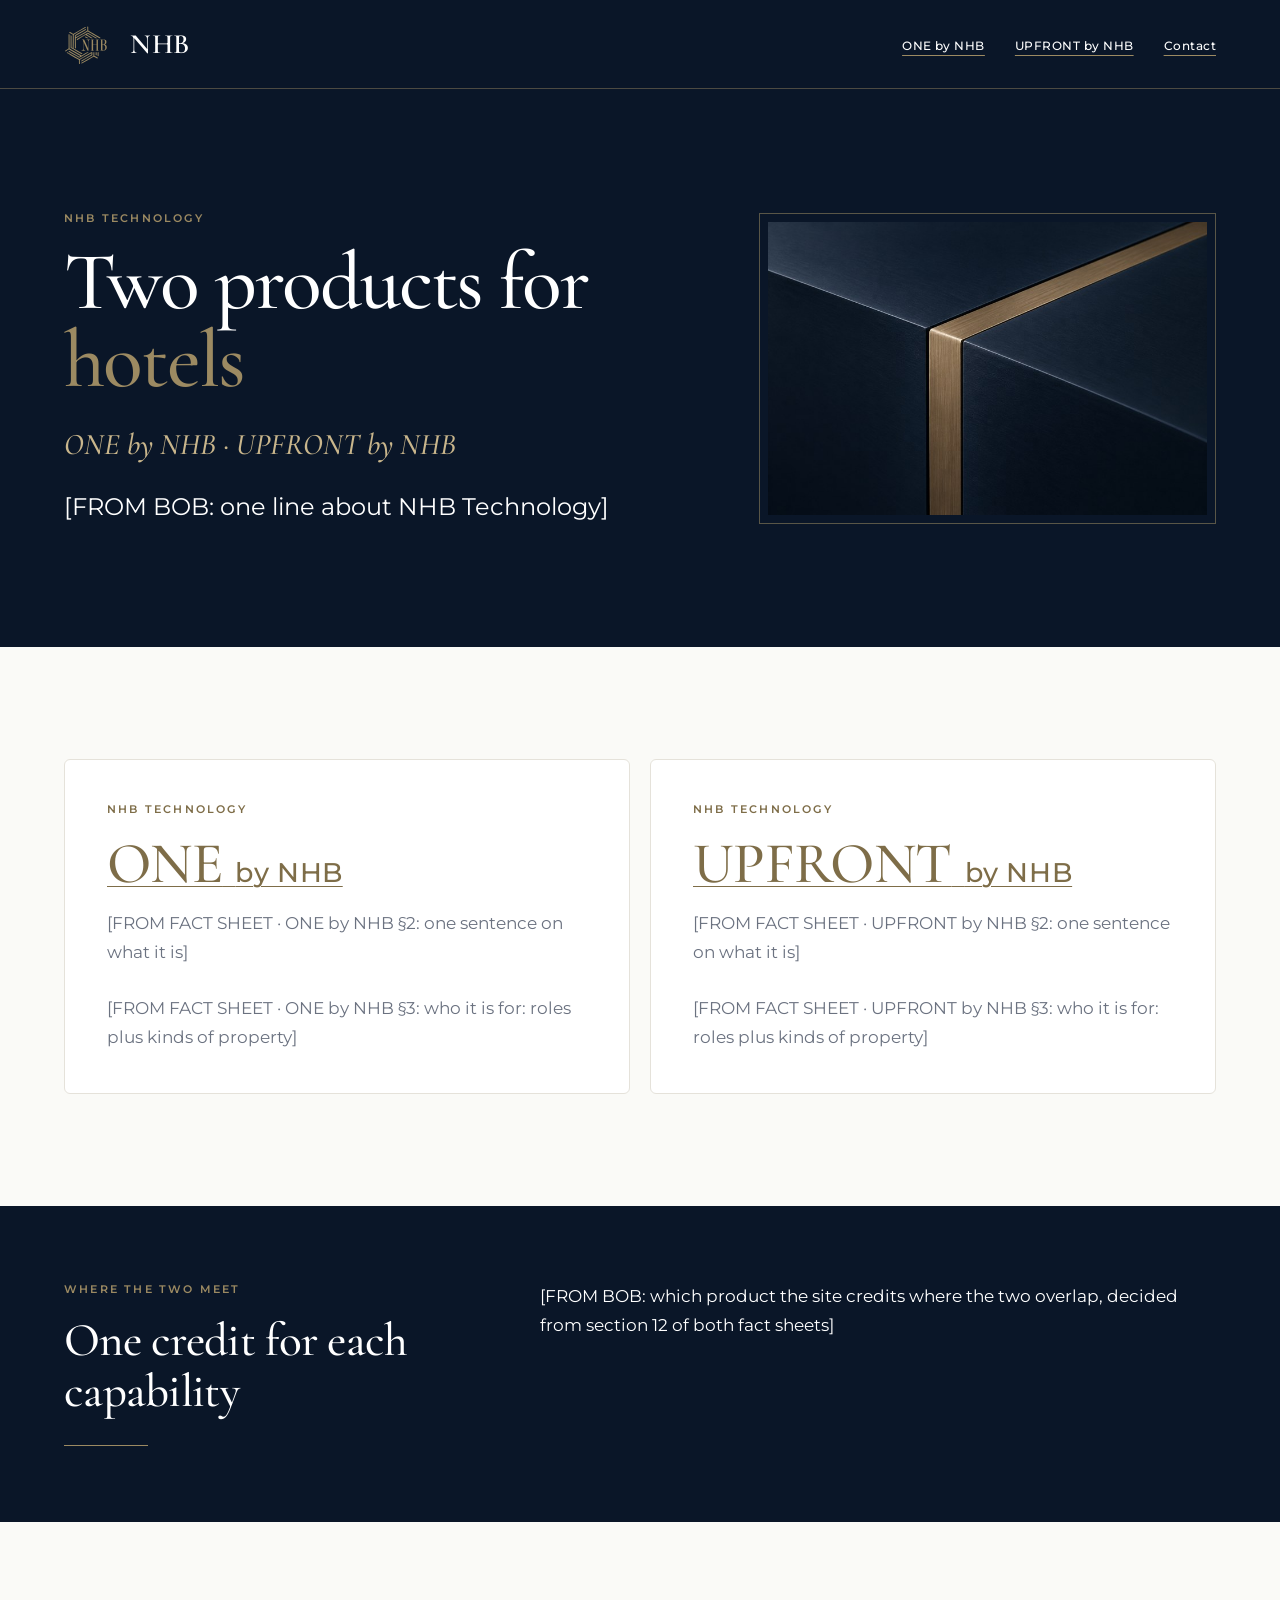
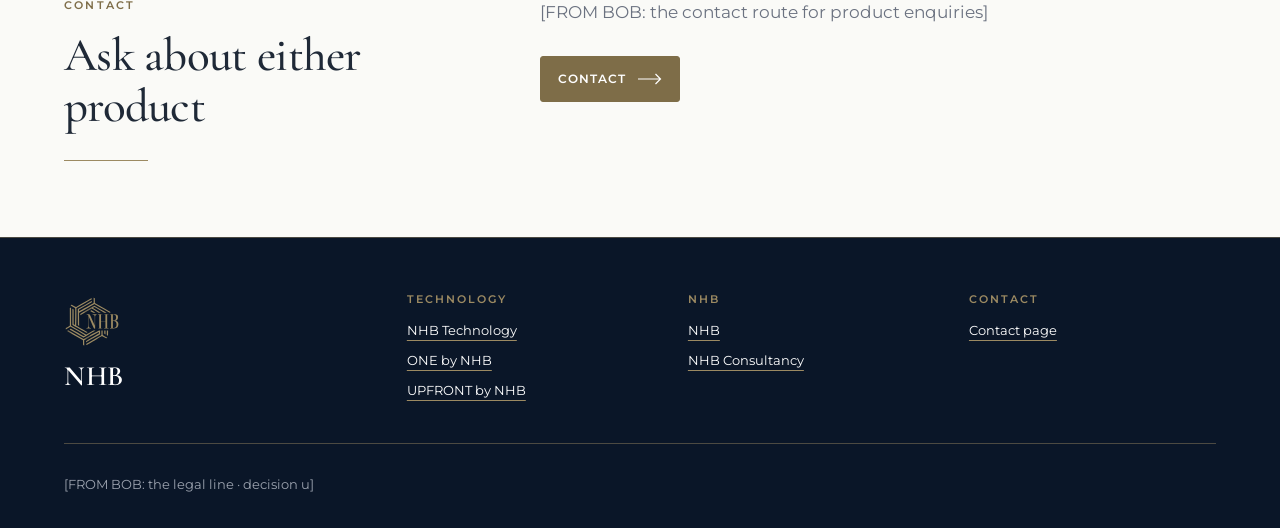
==== commit 6b925a7f: "Revert "ChatGPT's round v4" This reverts commit b85f54bb65282fadea3a68f8842d672c3d0658b6." ====
--- a/index.html
+++ b/index.html
@@ -4,47 +4,23 @@
 <head>
 <meta charset="utf-8">
 <meta name="viewport" content="width=device-width, initial-scale=1">
-<title>NHB | Consultancy plus Technology, Dubai</title>
-<meta name="description" content="NHB: NHB Consultancy, executive search plus HR advisory, beside NHB Technology, ONE by NHB plus UPFRONT by NHB. Founded in Dubai.">
-<link rel="canonical" href="https://nhb-solutions.com/">
+<title>NHB Technology | ONE by NHB plus UPFRONT by NHB</title>
+<meta name="description" content="NHB Technology: two products for hotels, ONE by NHB plus UPFRONT by NHB.">
+<link rel="canonical" href="https://nhb-tech.com/">
 <meta name="theme-color" content="#0A1628">
 <link rel="icon" href="/favicon.ico" sizes="32x32">
 <link rel="icon" href="/assets/img/icon-512.png" type="image/png" sizes="512x512">
 <link rel="apple-touch-icon" href="/apple-touch-icon.png">
 <meta property="og:type" content="website">
 <meta property="og:site_name" content="NHB">
-<meta property="og:title" content="NHB | Consultancy plus Technology, Dubai">
-<meta property="og:description" content="NHB: NHB Consultancy, executive search plus HR advisory, beside NHB Technology, ONE by NHB plus UPFRONT by NHB. Founded in Dubai.">
-<meta property="og:url" content="https://nhb-solutions.com/">
-<meta property="og:image" content="https://nhb-solutions.com/assets/img/og-image.jpg">
+<meta property="og:title" content="NHB Technology | ONE by NHB plus UPFRONT by NHB">
+<meta property="og:description" content="NHB Technology: two products for hotels, ONE by NHB plus UPFRONT by NHB.">
+<meta property="og:url" content="https://nhb-tech.com/">
+<meta property="og:image" content="https://nhb-tech.com/assets/img/og-image.jpg">
 <meta property="og:image:width" content="1200">
 <meta property="og:image:height" content="630">
 <meta property="og:image:alt" content="NHB mark on a navy background.">
 <meta name="twitter:card" content="summary_large_image">
-<script type="application/ld+json">
-{
-  "@context": "https://schema.org",
-  "@type": "Organization",
-  "@id": "https://nhb-solutions.com/#organization",
-  "name": "NHB",
-  "legalName": "NHB Consultancy L.L.C-FZ",
-  "url": "https://nhb-solutions.com/",
-  "logo": "https://nhb-solutions.com/assets/img/icon-512.png",
-  "telephone": "+971524890505",
-  "address": {
-    "@type": "PostalAddress",
-    "streetAddress": "Meydan Grandstand, 6th Floor, Meydan Road, Nad Al Sheba",
-    "addressLocality": "Dubai",
-    "addressCountry": "AE"
-  },
-  "founder": {
-    "@type": "Person",
-    "name": "Nihel Hassen Busman",
-    "jobTitle": "Founder",
-    "sameAs": ["https://www.linkedin.com/in/nihelhassenbusman/"]
-  }
-}
-</script>
 <link rel="stylesheet" href="/assets/css/site-v3.css">
 </head>
 <body>
@@ -57,43 +33,41 @@
     </a>
     <nav class="site-nav" aria-label="Main">
       <ul>
-        <li><a href="https://nhb-consultancy.com/">Consultancy</a></li>
-        <li><a href="https://nhb-tech.com/">Technology</a></li>
-        <li><a href="/contact/">Contact</a></li>
+        <li><a href="/one-by-nhb/">ONE by NHB</a></li>
+        <li><a href="/upfront-by-nhb/">UPFRONT by NHB</a></li>
+        <li><a href="https://nhb-solutions.com/contact/">Contact</a></li>
       </ul>
     </nav>
   </div>
 </header>
 <main id="main">
 
-<section class="band band-navy hero-home">
+<section class="band band-navy hero">
   <div class="wrap hero-pair">
     <div>
-      <img class="hero-mark" src="/assets/img/NHB_mark.svg" alt="The NHB mark: a bronze hexagonal monogram on navy" width="120" height="120">
-      <p class="eyebrow">Founded in Dubai &middot; Working internationally</p>
-      <h1 class="display-nhb">NHB</h1>
-      <p class="descriptor">Consultancy &middot; Technology</p>
-      <p class="lead"><span class="ph">[FROM BOB: one line about NHB, for the home page]</span></p>
+      <p class="eyebrow">NHB Technology</p>
+      <h1 class="hub-title">Two products for <span class="hl">hotels</span></h1>
+      <p class="descriptor">ONE by NHB &middot; UPFRONT by NHB</p>
+      <p class="lead"><span class="ph">[FROM BOB: one line about NHB Technology]</span></p>
     </div>
-    <figure class="picture"><img src="/assets/img/home-hero-1536.jpg" srcset="/assets/img/home-hero-768.jpg 768w, /assets/img/home-hero-1536.jpg 1536w" sizes="(min-width: 68.75em) 460px, calc(100vw - 48px)" width="1536" height="1024" alt="A bronze ribbon folding between two navy planes."></figure>
+    <figure class="picture"><img src="/assets/img/technology-hub-1536.jpg" srcset="/assets/img/technology-hub-768.jpg 768w, /assets/img/technology-hub-1536.jpg 1536w" sizes="(min-width: 68.75em) 460px, calc(100vw - 48px)" width="1536" height="1024" alt="A bronze seam turning across two navy planes."></figure>
   </div>
 </section>
 
 <section class="band band-light">
   <div class="wrap">
-    <p class="eyebrow">Two doors</p>
     <ul class="cards cards-2">
-      <li class="card door">
-        <p class="eyebrow">NHB Consultancy</p>
-        <h2>Executive Search &middot; HR Advisory</h2>
-        <p><span class="ph">[FROM FACT SHEET &middot; Consultancy §2: one sentence on what the consultancy is]</span></p>
-        <p><a class="route" href="https://nhb-consultancy.com/"><span class="t">Consultancy</span><svg class="arr" aria-hidden="true" viewBox="0 0 24 12" width="24" height="12"><path d="M0 6h22.5M17.5 1l5 5-5 5" fill="none" stroke="currentColor" stroke-width="1.2"/></svg></a></p>
+      <li class="card product-card">
+        <p class="eyebrow">NHB Technology</p>
+        <h2><a href="/one-by-nhb/"><span class="pn-main">ONE</span> <span class="pn-by">by NHB</span></a></h2>
+        <p><span class="ph">[FROM FACT SHEET &middot; ONE by NHB §2: one sentence on what it is]</span></p>
+        <p><span class="ph">[FROM FACT SHEET &middot; ONE by NHB §3: who it is for: roles plus kinds of property]</span></p>
       </li>
-      <li class="card door">
+      <li class="card product-card">
         <p class="eyebrow">NHB Technology</p>
-        <h2>ONE by NHB &middot; UPFRONT by NHB</h2>
-        <p><span class="ph">[FROM BOB: one line about NHB Technology]</span></p>
-        <p><a class="route" href="https://nhb-tech.com/"><span class="t">Technology</span><svg class="arr" aria-hidden="true" viewBox="0 0 24 12" width="24" height="12"><path d="M0 6h22.5M17.5 1l5 5-5 5" fill="none" stroke="currentColor" stroke-width="1.2"/></svg></a></p>
+        <h2><a href="/upfront-by-nhb/"><span class="pn-main">UPFRONT</span> <span class="pn-by">by NHB</span></a></h2>
+        <p><span class="ph">[FROM FACT SHEET &middot; UPFRONT by NHB §2: one sentence on what it is]</span></p>
+        <p><span class="ph">[FROM FACT SHEET &middot; UPFRONT by NHB §3: who it is for: roles plus kinds of property]</span></p>
       </li>
     </ul>
   </div>
@@ -102,14 +76,26 @@
 <section class="band band-navy band-compact">
   <div class="wrap split">
     <div class="split-head">
-      <p class="eyebrow">Contact</p>
-      <h2>Start a <span class="hl">conversation</span></h2>
+      <p class="eyebrow">Where the two meet</p>
+      <h2>One credit for each capability</h2>
       <hr class="rule">
     </div>
     <div class="split-body">
-      <p class="lead"><a href="tel:+971524890505">+971 52 489 0505</a></p>
-      <p><span class="ph">[FROM BOB: the email address, once the mailbox is confirmed live]</span></p>
-      <p class="btn-row"><a class="btn" href="/contact/">Contact<svg class="arr" aria-hidden="true" viewBox="0 0 24 12" width="24" height="12"><path d="M0 6h22.5M17.5 1l5 5-5 5" fill="none" stroke="currentColor" stroke-width="1.2"/></svg></a></p>
+      <p class="ph ph-block">[FROM BOB: which product the site credits where the two overlap, decided from section 12 of both fact sheets]</p>
+    </div>
+  </div>
+</section>
+
+<section class="band band-light band-compact">
+  <div class="wrap split">
+    <div class="split-head">
+      <p class="eyebrow">Contact</p>
+      <h2>Ask about either product</h2>
+      <hr class="rule">
+    </div>
+    <div class="split-body">
+      <p class="ph ph-block">[FROM BOB: the contact route for product enquiries]</p>
+      <p class="btn-row"><a class="btn" href="https://nhb-solutions.com/contact/">Contact<svg class="arr" aria-hidden="true" viewBox="0 0 24 12" width="24" height="12"><path d="M0 6h22.5M17.5 1l5 5-5 5" fill="none" stroke="currentColor" stroke-width="1.2"/></svg></a></p>
     </div>
   </div>
 </section>
@@ -121,33 +107,29 @@
       <p><span class="brand-name">NHB</span></p>
     </div>
     <div>
-      <h2 class="footer-h">Consultancy</h2>
+      <h2 class="footer-h">Technology</h2>
       <ul>
-        <li><a href="https://nhb-consultancy.com/">NHB Consultancy</a></li>
+        <li><a href="/">NHB Technology</a></li>
+        <li><a href="/one-by-nhb/">ONE by NHB</a></li>
+        <li><a href="/upfront-by-nhb/">UPFRONT by NHB</a></li>
       </ul>
     </div>
     <div>
-      <h2 class="footer-h">Technology</h2>
+      <h2 class="footer-h">NHB</h2>
       <ul>
-        <li><a href="https://nhb-tech.com/">NHB Technology</a></li>
-        <li><a href="https://nhb-tech.com/one-by-nhb/">ONE by NHB</a></li>
-        <li><a href="https://nhb-tech.com/upfront-by-nhb/">UPFRONT by NHB</a></li>
+        <li><a href="https://nhb-solutions.com/">NHB</a></li>
+        <li><a href="https://nhb-consultancy.com/">NHB Consultancy</a></li>
       </ul>
     </div>
     <div>
       <h2 class="footer-h">Contact</h2>
       <ul>
-        <li><a href="tel:+971524890505">+971 52 489 0505</a></li>
-        <li><span class="ph">[FROM BOB: the email address, once the mailbox is confirmed live]</span></li>
-        <li><a href="https://www.linkedin.com/in/nihelhassenbusman/">LinkedIn</a></li>
-        <li><a href="/contact/">Contact page</a></li>
+        <li><a href="https://nhb-solutions.com/contact/">Contact page</a></li>
       </ul>
     </div>
   </div>
   <div class="wrap footer-legal">
-    <p>NHB Consultancy L.L.C-FZ &middot; Licensed by Meydan Free Zone &middot; Licence 2539900.01</p>
-    <p>Meydan Grandstand, 6th Floor, Meydan Road, Nad Al Sheba, Dubai, United Arab Emirates</p>
-    <p>&copy; 2026 NHB Consultancy L.L.C-FZ</p>
+    <p><span class="ph">[FROM BOB: the legal line &middot; decision u]</span></p>
   </div>
 </footer>
 </body>
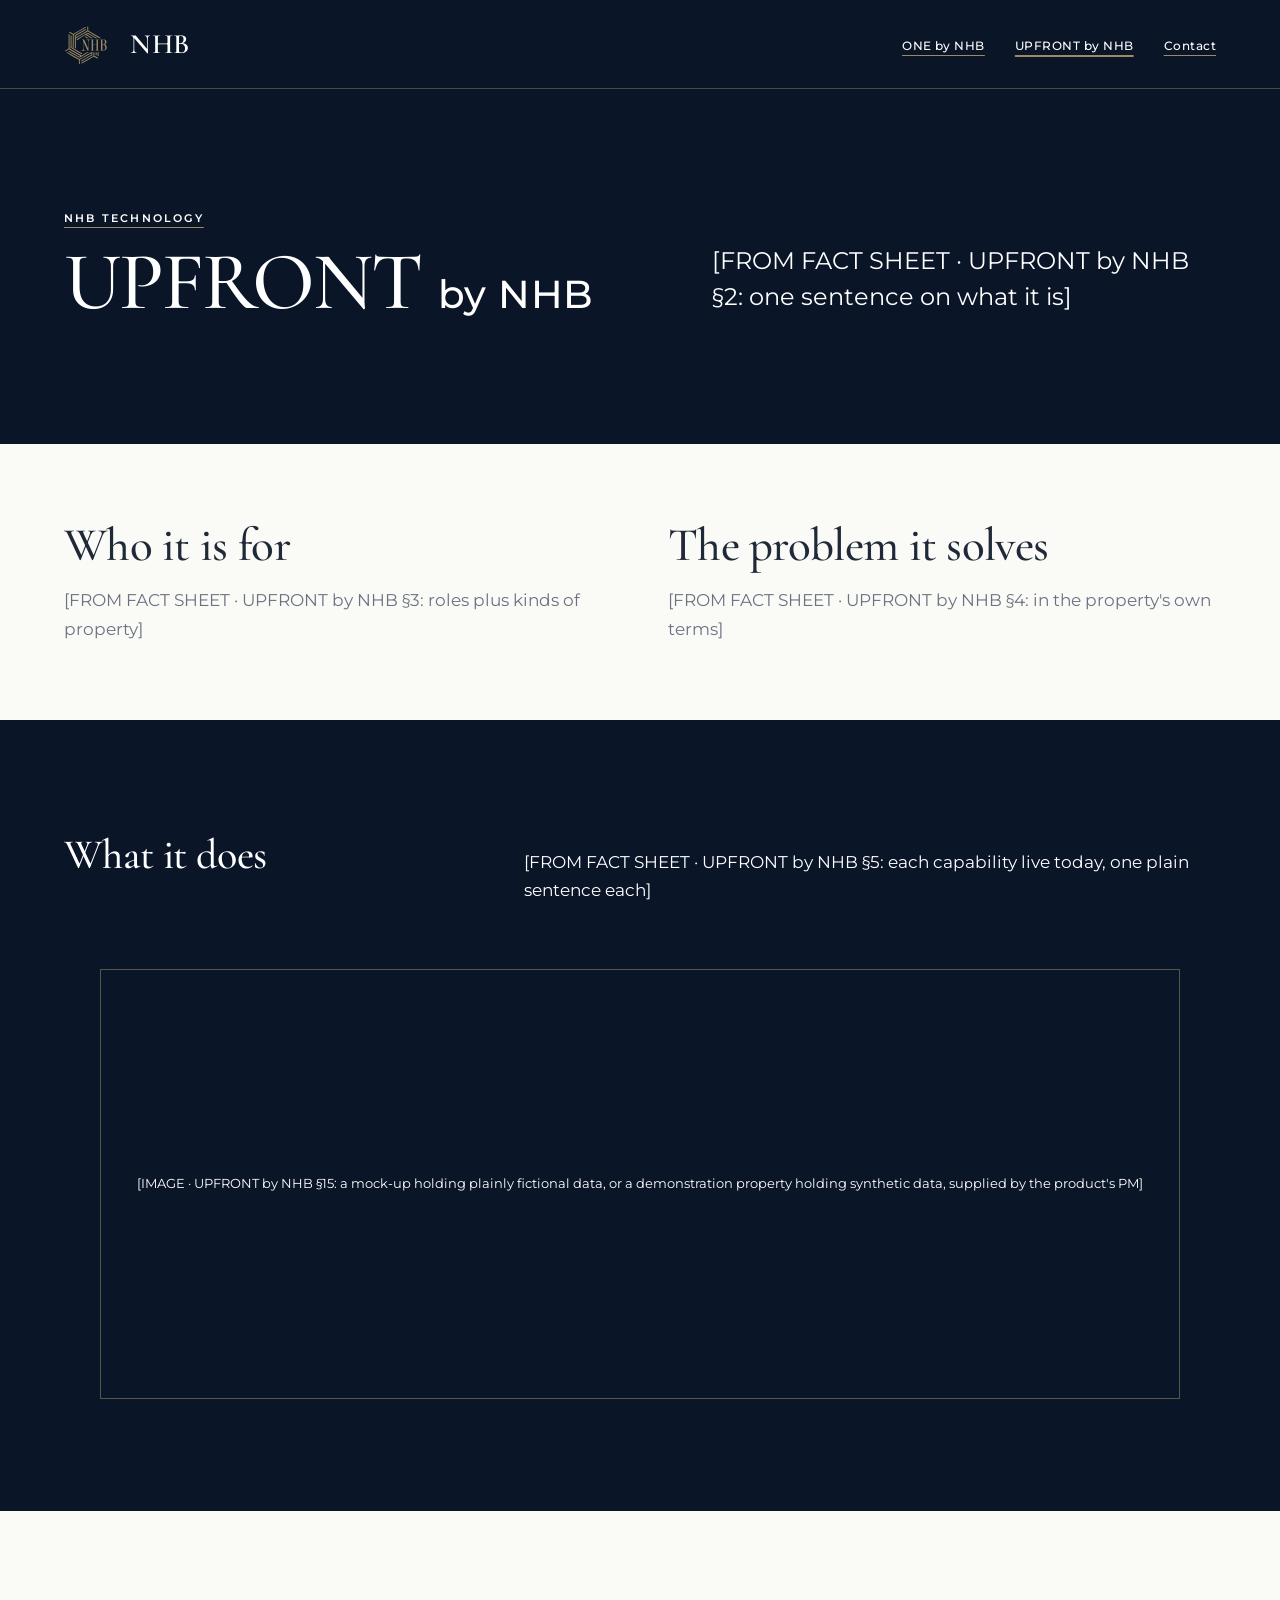
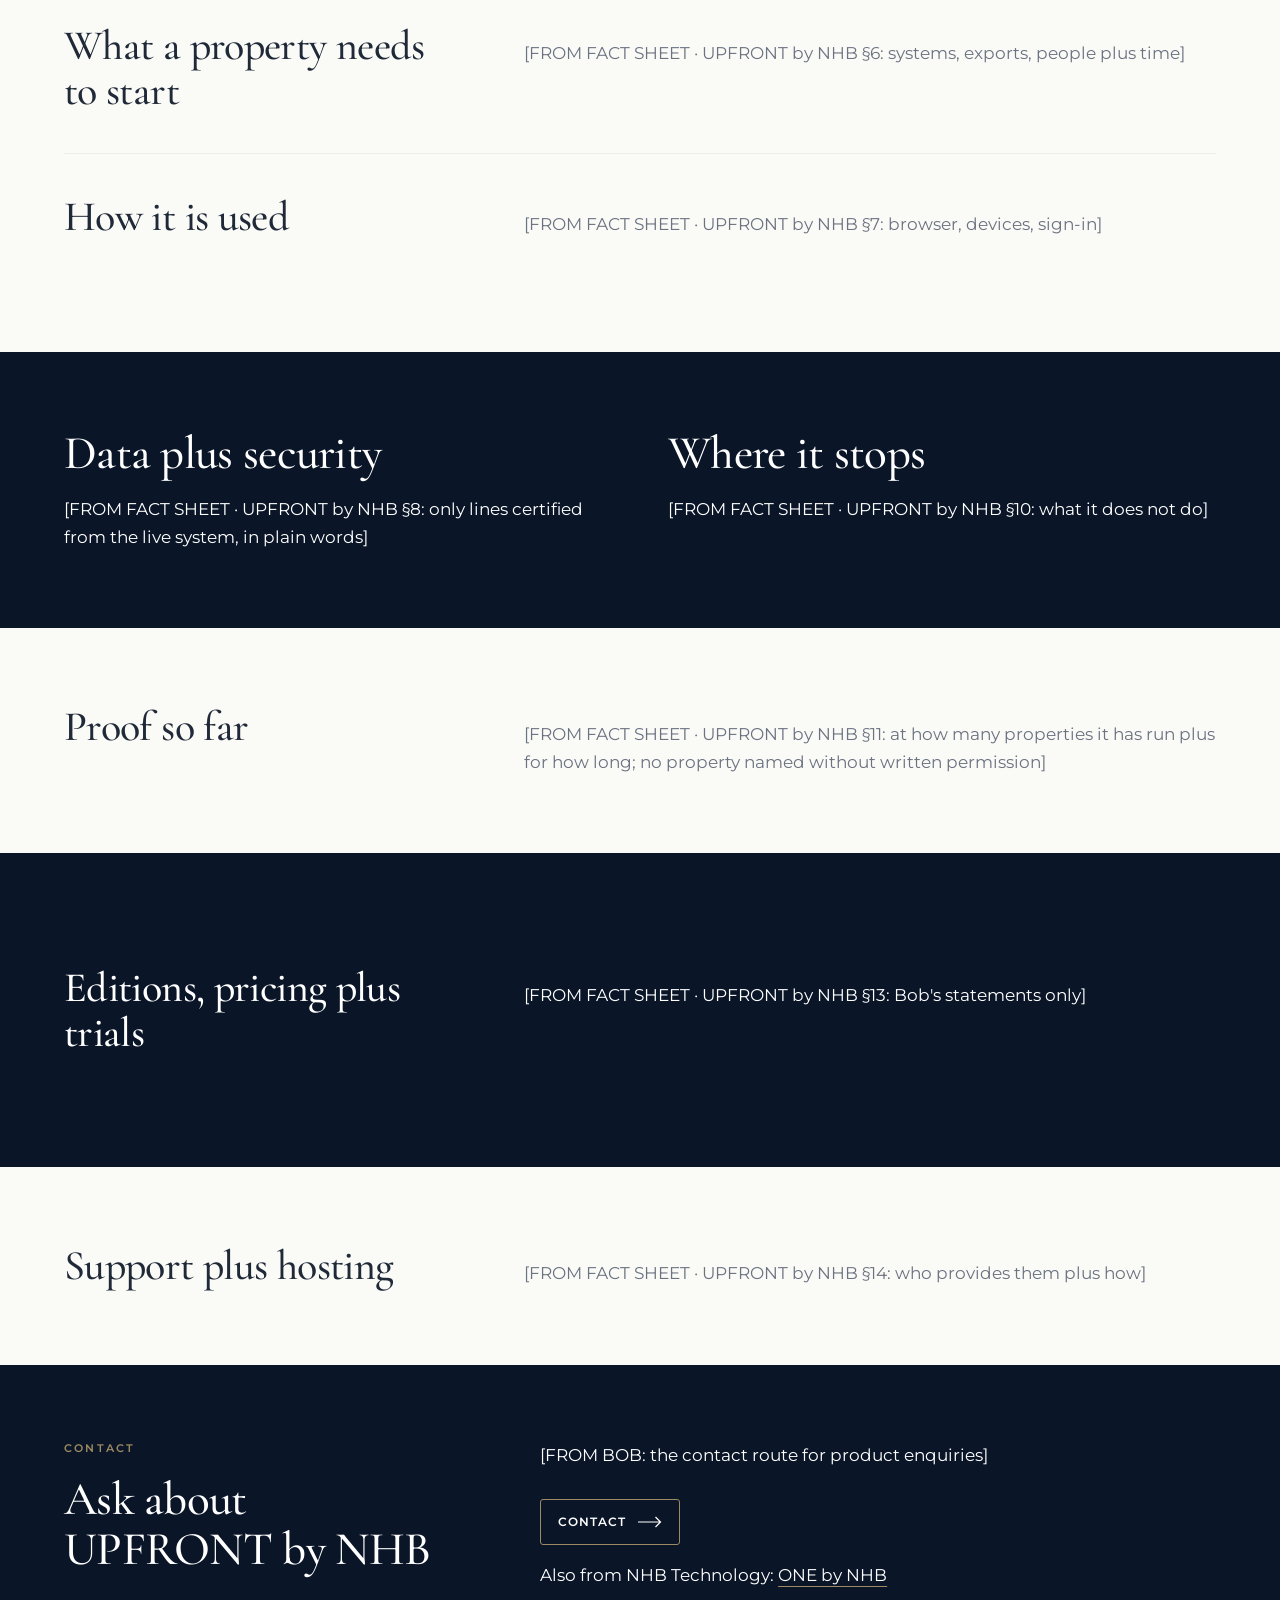
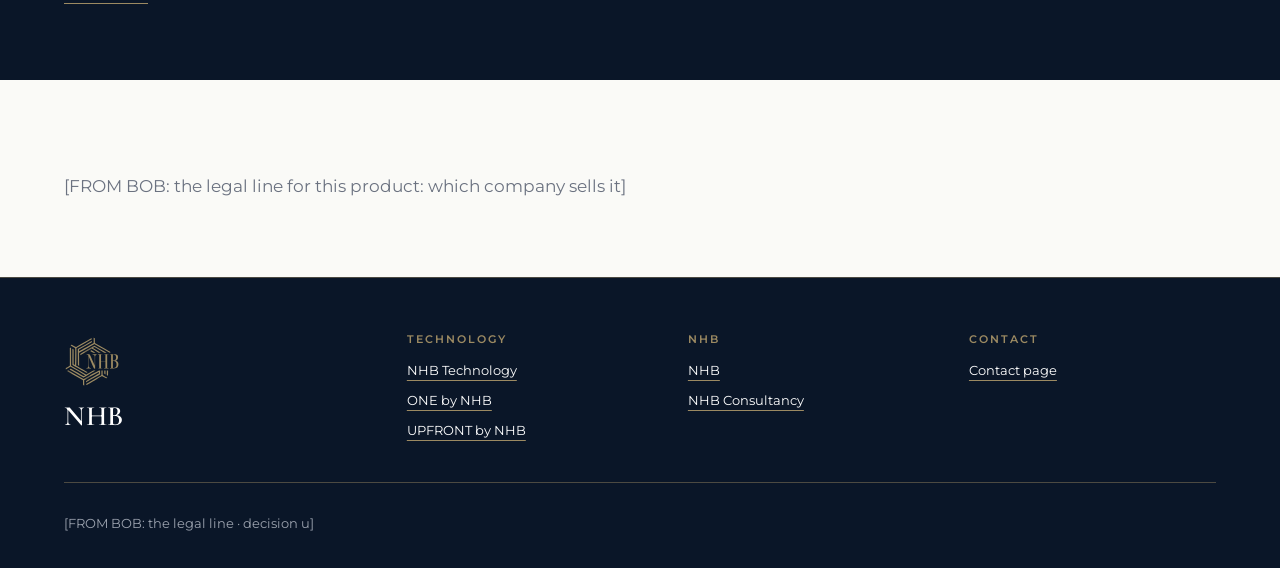
==== commit 58b5dad1: "Design: ChatGPT round v7 on the UPFRONT by NHB page" ====
--- a/index.html
+++ b/index.html
@@ -4,24 +4,24 @@
 <head>
 <meta charset="utf-8">
 <meta name="viewport" content="width=device-width, initial-scale=1">
-<title>NHB Technology | ONE by NHB plus UPFRONT by NHB</title>
-<meta name="description" content="NHB Technology: two products for hotels, ONE by NHB plus UPFRONT by NHB.">
-<link rel="canonical" href="https://nhb-tech.com/">
+<title>UPFRONT by NHB | NHB Technology</title>
+<meta name="description" content="UPFRONT by NHB, from NHB Technology.">
+<link rel="canonical" href="https://nhb-tech.com/upfront-by-nhb/">
 <meta name="theme-color" content="#0A1628">
 <link rel="icon" href="/favicon.ico" sizes="32x32">
 <link rel="icon" href="/assets/img/icon-512.png" type="image/png" sizes="512x512">
 <link rel="apple-touch-icon" href="/apple-touch-icon.png">
 <meta property="og:type" content="website">
 <meta property="og:site_name" content="NHB">
-<meta property="og:title" content="NHB Technology | ONE by NHB plus UPFRONT by NHB">
-<meta property="og:description" content="NHB Technology: two products for hotels, ONE by NHB plus UPFRONT by NHB.">
-<meta property="og:url" content="https://nhb-tech.com/">
+<meta property="og:title" content="UPFRONT by NHB | NHB Technology">
+<meta property="og:description" content="UPFRONT by NHB, from NHB Technology.">
+<meta property="og:url" content="https://nhb-tech.com/upfront-by-nhb/">
 <meta property="og:image" content="https://nhb-tech.com/assets/img/og-image.jpg">
 <meta property="og:image:width" content="1200">
 <meta property="og:image:height" content="630">
 <meta property="og:image:alt" content="NHB mark on a navy background.">
 <meta name="twitter:card" content="summary_large_image">
-<link rel="stylesheet" href="/assets/css/site-v3.css">
+<link rel="stylesheet" href="/assets/css/site-v4.css">
 </head>
 <body>
 <a class="skip" href="#main">Skip to content</a>
@@ -34,7 +34,7 @@
     <nav class="site-nav" aria-label="Main">
       <ul>
         <li><a href="/one-by-nhb/">ONE by NHB</a></li>
-        <li><a href="/upfront-by-nhb/">UPFRONT by NHB</a></li>
+        <li><a href="/upfront-by-nhb/" aria-current="page">UPFRONT by NHB</a></li>
         <li><a href="https://nhb-solutions.com/contact/">Contact</a></li>
       </ul>
     </nav>
@@ -43,60 +43,109 @@
 <main id="main">
 
 <section class="band band-navy hero">
-  <div class="wrap hero-pair">
+  <div class="wrap hero-end">
     <div>
-      <p class="eyebrow">NHB Technology</p>
-      <h1 class="hub-title">Two products for <span class="hl">hotels</span></h1>
-      <p class="descriptor">ONE by NHB &middot; UPFRONT by NHB</p>
-      <p class="lead"><span class="ph">[FROM BOB: one line about NHB Technology]</span></p>
+      <p class="eyebrow"><a href="/">NHB Technology</a></p>
+      <h1 class="product-title"><span class="pn-main">UPFRONT</span> <span class="pn-by">by NHB</span></h1>
     </div>
-    <figure class="picture"><img src="/assets/img/technology-hub-1536.jpg" srcset="/assets/img/technology-hub-768.jpg 768w, /assets/img/technology-hub-1536.jpg 1536w" sizes="(min-width: 68.75em) 460px, calc(100vw - 48px)" width="1536" height="1024" alt="A bronze seam turning across two navy planes."></figure>
+    <p class="lead"><span class="ph">[FROM FACT SHEET &middot; UPFRONT by NHB §2: one sentence on what it is]</span></p>
+  </div>
+</section>
+
+<section class="band band-light band-compact">
+  <div class="wrap pair">
+    <div>
+      <h2>Who it is for</h2>
+      <p class="ph ph-block">[FROM FACT SHEET &middot; UPFRONT by NHB §3: roles plus kinds of property]</p>
+    </div>
+    <div>
+      <h2>The problem it solves</h2>
+      <p class="ph ph-block">[FROM FACT SHEET &middot; UPFRONT by NHB §4: in the property&#x27;s own terms]</p>
+    </div>
+  </div>
+</section>
+
+<section class="band band-navy">
+  <div class="wrap">
+    <div class="row">
+      <h2>What it does</h2>
+      <p class="ph ph-block">[FROM FACT SHEET &middot; UPFRONT by NHB §5: each capability live today, one plain sentence each]</p>
+    </div>
+    <div class="ph ph-img">[IMAGE &middot; UPFRONT by NHB §15: a mock-up holding plainly fictional data, or a demonstration property holding synthetic data, supplied by the product&#x27;s PM]</div>
   </div>
 </section>
 
 <section class="band band-light">
+  <div class="wrap rows">
+    <div class="row">
+      <h2>What a property needs to start</h2>
+      <p class="ph ph-block">[FROM FACT SHEET &middot; UPFRONT by NHB §6: systems, exports, people plus time]</p>
+    </div>
+    <div class="row">
+      <h2>How it is used</h2>
+      <p class="ph ph-block">[FROM FACT SHEET &middot; UPFRONT by NHB §7: browser, devices, sign-in]</p>
+    </div>
+  </div>
+</section>
+
+<section class="band band-navy band-compact">
+  <div class="wrap pair">
+    <div>
+      <h2>Data plus security</h2>
+      <p class="ph ph-block">[FROM FACT SHEET &middot; UPFRONT by NHB §8: only lines certified from the live system, in plain words]</p>
+    </div>
+    <div>
+      <h2>Where it stops</h2>
+      <p class="ph ph-block">[FROM FACT SHEET &middot; UPFRONT by NHB §10: what it does not do]</p>
+    </div>
+  </div>
+</section>
+
+<section class="band band-light band-compact product-single">
   <div class="wrap">
-    <ul class="cards cards-2">
-      <li class="card product-card">
-        <p class="eyebrow">NHB Technology</p>
-        <h2><a href="/one-by-nhb/"><span class="pn-main">ONE</span> <span class="pn-by">by NHB</span></a></h2>
-        <p><span class="ph">[FROM FACT SHEET &middot; ONE by NHB §2: one sentence on what it is]</span></p>
-        <p><span class="ph">[FROM FACT SHEET &middot; ONE by NHB §3: who it is for: roles plus kinds of property]</span></p>
-      </li>
-      <li class="card product-card">
-        <p class="eyebrow">NHB Technology</p>
-        <h2><a href="/upfront-by-nhb/"><span class="pn-main">UPFRONT</span> <span class="pn-by">by NHB</span></a></h2>
-        <p><span class="ph">[FROM FACT SHEET &middot; UPFRONT by NHB §2: one sentence on what it is]</span></p>
-        <p><span class="ph">[FROM FACT SHEET &middot; UPFRONT by NHB §3: who it is for: roles plus kinds of property]</span></p>
-      </li>
-    </ul>
+    <div class="row">
+      <h2>Proof so far</h2>
+      <p class="ph ph-block">[FROM FACT SHEET &middot; UPFRONT by NHB §11: at how many properties it has run plus for how long; no property named without written permission]</p>
+    </div>
+  </div>
+</section>
+
+<section class="band band-navy product-single">
+  <div class="wrap">
+    <div class="row">
+      <h2>Editions, pricing plus trials</h2>
+      <p class="ph ph-block">[FROM FACT SHEET &middot; UPFRONT by NHB §13: Bob&#x27;s statements only]</p>
+    </div>
+  </div>
+</section>
+
+<section class="band band-light band-compact product-single">
+  <div class="wrap">
+    <div class="row">
+      <h2>Support plus hosting</h2>
+      <p class="ph ph-block">[FROM FACT SHEET &middot; UPFRONT by NHB §14: who provides them plus how]</p>
+    </div>
   </div>
 </section>
 
 <section class="band band-navy band-compact">
   <div class="wrap split">
     <div class="split-head">
-      <p class="eyebrow">Where the two meet</p>
-      <h2>One credit for each capability</h2>
-      <hr class="rule">
-    </div>
-    <div class="split-body">
-      <p class="ph ph-block">[FROM BOB: which product the site credits where the two overlap, decided from section 12 of both fact sheets]</p>
-    </div>
-  </div>
-</section>
-
-<section class="band band-light band-compact">
-  <div class="wrap split">
-    <div class="split-head">
       <p class="eyebrow">Contact</p>
-      <h2>Ask about either product</h2>
+      <h2>Ask about UPFRONT by NHB</h2>
       <hr class="rule">
     </div>
     <div class="split-body">
       <p class="ph ph-block">[FROM BOB: the contact route for product enquiries]</p>
       <p class="btn-row"><a class="btn" href="https://nhb-solutions.com/contact/">Contact<svg class="arr" aria-hidden="true" viewBox="0 0 24 12" width="24" height="12"><path d="M0 6h22.5M17.5 1l5 5-5 5" fill="none" stroke="currentColor" stroke-width="1.2"/></svg></a></p>
+      <p>Also from NHB Technology: <a href="/one-by-nhb/">ONE by NHB</a></p>
     </div>
+  </div>
+</section>
+
+<section class="band band-light band-compact legal">
+  <div class="wrap">
+    <p class="ph ph-block">[FROM BOB: the legal line for this product: which company sells it]</p>
   </div>
 </section>
 </main>
--- a/assets/css/site-v4.css
+++ b/assets/css/site-v4.css
@@ -0,0 +1,199 @@
+@font-face{font-family:"Cormorant Garamond";src:url("/assets/fonts/cormorant-garamond-latin-500-normal.woff2") format("woff2");font-style:normal;font-weight:500;font-display:swap}
+@font-face{font-family:"Cormorant Garamond";src:url("/assets/fonts/cormorant-garamond-latin-500-italic.woff2") format("woff2");font-style:italic;font-weight:500;font-display:swap}
+@font-face{font-family:"Cormorant Garamond";src:url("/assets/fonts/cormorant-garamond-latin-600-normal.woff2") format("woff2");font-style:normal;font-weight:600;font-display:swap}
+@font-face{font-family:"Montserrat";src:url("/assets/fonts/montserrat-latin-400-normal.woff2") format("woff2");font-style:normal;font-weight:400;font-display:swap}
+@font-face{font-family:"Montserrat";src:url("/assets/fonts/montserrat-latin-500-normal.woff2") format("woff2");font-style:normal;font-weight:500;font-display:swap}
+@font-face{font-family:"Montserrat";src:url("/assets/fonts/montserrat-latin-600-normal.woff2") format("woff2");font-style:normal;font-weight:600;font-display:swap}
+
+:root{
+  --deep-navy:#0A1628;
+  --master-bronze:#9C8A62;
+  --bronze-dark:#7E6D48;
+  --light-bronze:#C9B68C;
+  --off-white:#FAFAF7;
+  --white:#FFFFFF;
+  --body-text:#1F2937;
+  --secondary-text:#6B7280;
+  --tertiary-text:#9CA3AF;
+  --warm-border:#E5E2DA;
+  --hairline:#EFEDE6;
+}
+*{box-sizing:border-box}
+html{background:var(--deep-navy);scroll-behavior:auto}
+body{margin:0;background:var(--off-white);color:var(--body-text);font-family:"Montserrat",sans-serif;font-size:16px;line-height:1.68;font-weight:400;-webkit-font-smoothing:antialiased}
+img{display:block;max-width:100%;height:auto}
+a{color:inherit}
+.skip{position:absolute;left:16px;top:12px;z-index:1000;padding:10px 14px;background:var(--bronze-dark);color:var(--white);font-weight:600;text-decoration:none;transform:translateY(-180%)}
+.skip:focus{transform:none;outline:3px solid var(--master-bronze);outline-offset:3px}
+.wrap{width:min(100% - 48px,1240px);margin-inline:auto}
+.site-header{background:var(--deep-navy);color:var(--white);border-bottom:1px solid rgba(156,138,98,.45)}
+.header-inner{display:flex;flex-direction:column;gap:18px;padding-block:20px}
+.brand{display:inline-flex;align-items:center;gap:22px;width:max-content;color:var(--white);text-decoration:none}
+.brand img{width:44px;height:44px;object-fit:contain}
+.brand-name{font-family:"Cormorant Garamond",serif;font-size:28px;line-height:1;font-weight:600;letter-spacing:.02em}
+.site-nav ul,.site-footer ul,.cards{list-style:none;margin:0;padding:0}
+.site-nav ul{display:flex;flex-wrap:wrap;gap:8px 22px}
+.site-nav a,.site-footer a,.band-navy a:not(.btn):not(.brand){color:var(--white);text-decoration-line:underline;text-decoration-color:var(--master-bronze);text-decoration-thickness:1px;text-underline-offset:5px}
+.site-nav a{font-size:12px;font-weight:500;letter-spacing:.04em}
+.site-nav a[aria-current="page"]{text-decoration-thickness:2px}
+.band-light a:not(.btn):not(.brand){color:var(--bronze-dark);text-decoration-line:underline;text-decoration-thickness:1px;text-underline-offset:4px}
+a:focus-visible,.btn:focus-visible{outline:3px solid var(--bronze-dark);outline-offset:4px}
+.band-navy a:focus-visible,.site-header a:focus-visible,.site-footer a:focus-visible{outline-color:var(--master-bronze)}
+
+.band{padding-block:72px}
+.band-light{background:var(--off-white);color:var(--body-text)}
+.band-navy{background:var(--deep-navy);color:var(--white)}
+.band-compact{padding-block:56px}
+.band-join{padding-top:0}
+.hero{padding-block:82px}
+.hero-home{padding-block:74px 82px}
+.hero-pair{display:grid;gap:44px;align-items:center}
+.hero-end{display:grid;gap:34px}
+.hero-mark{width:88px;height:88px;object-fit:contain;margin-bottom:28px}
+.picture{margin:0;padding:8px;border:1px solid rgba(156,138,98,.55)}
+.picture img{width:100%;height:auto;object-fit:contain}
+.eyebrow{margin:0 0 18px;font-size:11px;line-height:1.35;font-weight:600;letter-spacing:.20em;text-transform:uppercase}
+.band-light .eyebrow{color:var(--bronze-dark)}
+.band-navy .eyebrow,.site-footer .footer-h{color:var(--master-bronze)}
+h1,h2,h3,p{overflow-wrap:anywhere}
+h1,h2{font-family:"Cormorant Garamond",serif;color:inherit;font-weight:500;margin:0}
+h1{font-size:52px;line-height:.98;letter-spacing:-.025em}
+h2{font-size:34px;line-height:1.08;letter-spacing:-.015em}
+.display-nhb{font-size:82px;color:var(--white);line-height:.82;margin:0 0 22px}
+.hub-title,.product-title{font-size:54px;line-height:.95;max-width:15ch}
+.product-title .pn-by,.product-card .pn-by{font-size:.47em;white-space:nowrap;font-family:"Montserrat",sans-serif;font-weight:500;letter-spacing:.02em}
+.descriptor{margin:22px 0 0;font-family:"Cormorant Garamond",serif;font-style:italic;font-weight:500;font-size:24px;line-height:1.25;color:var(--light-bronze)}
+.hl{color:var(--master-bronze)}
+.lead{font-size:20px;line-height:1.52;max-width:34em;margin:26px 0 0}
+p{margin:16px 0 0}
+.ph{font-weight:400}
+.band-light .ph{color:var(--secondary-text)}
+.band-navy .ph{color:var(--white)}
+.ph-block{max-width:58em}
+.rule{border:0;border-top:1px solid var(--master-bronze);margin:28px 0 0;width:84px}
+
+.cards{display:grid;gap:20px}
+.card{border-radius:6px;padding:30px}
+.band-light .card{background:var(--white);border:1px solid var(--warm-border)}
+.band-navy .card{background:var(--deep-navy);border:1px solid rgba(156,138,98,.45)}
+.card h2{color:var(--deep-navy);font-size:35px}
+.card p:last-child{margin-top:28px}
+.route{display:inline-flex;align-items:center;gap:14px;font-weight:600;font-size:13px}
+.arr{flex:0 0 auto}
+.product-card h2 a{font-family:"Cormorant Garamond",serif;font-size:44px;line-height:1;text-decoration-color:var(--bronze-dark)}
+
+.split,.pair,.row{display:grid;gap:28px}
+.split-body>:first-child,.row>:first-child{margin-top:0}
+.rows{display:grid;gap:0}
+.rows .row+ .row{border-top:1px solid var(--hairline);margin-top:40px;padding-top:40px}
+.band-navy .rows .row+ .row{border-top-color:rgba(156,138,98,.45)}
+.details,.routes{margin:0}
+.details>div,.routes>div{display:grid;gap:6px;padding:24px 0;border-top:1px solid var(--hairline)}
+.details>div:last-child{border-bottom:1px solid var(--hairline)}
+.details dt,.routes dt{font-size:11px;letter-spacing:.16em;text-transform:uppercase;font-weight:600;color:var(--bronze-dark)}
+.details dd,.routes dd{margin:0;font-size:18px}
+.routes>div{border-top-color:rgba(156,138,98,.45)}
+.routes dt{color:var(--master-bronze)}
+.routes dd{color:var(--white)}
+address{font-style:normal}
+.ph-img{margin-top:42px;display:grid;place-items:center;min-height:240px;padding:30px;border:1px solid rgba(156,138,98,.55);font-size:13px;line-height:1.6;text-align:center;color:var(--white)}
+.legal p{max-width:68em}
+.centre{text-align:center}
+.centre .rule{margin-inline:auto}
+.centre .lead{margin-inline:auto}
+.btn-row{display:flex;flex-wrap:wrap;gap:12px;margin-top:30px}
+.btn{display:inline-flex;align-items:center;justify-content:center;gap:12px;min-height:46px;padding:12px 17px;border-radius:3px;font-size:12px;line-height:1.2;font-weight:600;letter-spacing:.08em;text-transform:uppercase;text-decoration:none!important}
+.band-light .btn{background:var(--bronze-dark);border:1px solid var(--bronze-dark);color:var(--white)}
+.band-light .btn:hover{background:var(--deep-navy);border-color:var(--deep-navy);color:var(--white)}
+.band-navy .btn{background:var(--deep-navy);border:1px solid var(--master-bronze);color:var(--white)}
+.band-navy .btn:hover{background:var(--bronze-dark);border-color:var(--bronze-dark);color:var(--white)}
+
+.site-footer{background:var(--deep-navy);color:var(--white);border-top:1px solid rgba(156,138,98,.45);padding-block:54px 34px}
+.footer-grid{display:grid;gap:34px}
+.footer-brand img{width:56px;height:56px;object-fit:contain;margin-bottom:14px}
+.footer-brand p{margin:0}
+.footer-h{font-family:"Montserrat",sans-serif;font-size:11px;line-height:1.3;font-weight:600;letter-spacing:.18em;text-transform:uppercase;margin:0 0 14px}
+.site-footer li+li{margin-top:9px}
+.site-footer li,.site-footer p{font-size:13px;line-height:1.6}
+.footer-legal{margin-top:42px;padding-top:24px;border-top:1px solid rgba(156,138,98,.45);color:var(--tertiary-text)}
+.footer-legal p{margin:6px 0 0}
+
+@media (min-width:760px){
+  .header-inner{flex-direction:row;align-items:center;justify-content:space-between;padding-block:22px}
+  .site-nav ul{justify-content:flex-end;gap:30px}
+  .cards-2{grid-template-columns:repeat(2,minmax(0,1fr))}
+  .pair{grid-template-columns:repeat(2,minmax(0,1fr));gap:56px}
+  .details>div{grid-template-columns:180px 1fr;gap:26px;align-items:start}
+  .routes{display:grid;grid-template-columns:repeat(2,minmax(0,1fr));gap:48px}
+  .routes>div{padding:0;border-top:0}
+  .footer-grid{grid-template-columns:1.25fr 1fr 1fr 1fr}
+}
+
+@media (min-width:1100px){
+  body{font-size:17px}
+  .wrap{width:min(100% - 128px,1240px)}
+  .band{padding-block:112px}
+  .band-compact{padding-block:76px}
+  .hero{padding-block:122px}
+  .hero-home{padding-block:96px 112px}
+  .hero-pair{grid-template-columns:minmax(0,1.15fr) minmax(420px,.85fr);gap:76px}
+  .hero-end{grid-template-columns:minmax(0,1.05fr) minmax(360px,.95fr);align-items:end;gap:90px}
+  .hero-end>.lead{margin:0 0 7px}
+  .hero-mark{width:104px;height:104px;margin-bottom:34px}
+  h1{font-size:78px}
+  h2{font-size:47px}
+  .display-nhb{font-size:154px;margin-bottom:30px}
+  .hub-title,.product-title{font-size:82px}
+  .descriptor{font-size:30px;margin-top:26px}
+  .lead{font-size:24px;line-height:1.5}
+  .card{padding:42px}
+  .card h2{font-size:43px}
+  .product-card h2 a{font-size:58px}
+  .split{grid-template-columns:minmax(0,.72fr) minmax(0,1.28fr);gap:96px;align-items:start}
+  .row{grid-template-columns:minmax(250px,.7fr) minmax(0,1.3fr);gap:88px;align-items:start}
+  .row>h2{font-size:42px}
+  .ph-img{min-height:430px;margin-top:64px}
+}
+
+@media (prefers-reduced-motion:reduce){html{scroll-behavior:auto}}
+
+/* Round v6: accepted review proposals P1-P8. */
+@media (max-width:759px){
+  /* P2: 404 phone actions and vertical rhythm. */
+  .hero.centre{padding-block:56px 48px}
+  .centre .rule{margin-top:20px}
+  .centre .lead{margin-top:20px}
+  .centre .btn-row{display:grid;grid-template-columns:repeat(2,minmax(0,1fr));gap:12px;margin-top:24px}
+  .centre .btn{width:100%}
+
+  /* P3: tighter mobile footer transitions, same order and link spacing. */
+  .footer-grid{gap:24px}
+  .footer-brand img{margin-bottom:6px}
+  .footer-legal{margin-top:28px}
+
+  /* P5: repeated single-content product bands. */
+  .product-single{padding-block:48px}
+
+  /* P6: technology-home phone hero. */
+  .technology-hero{padding-block:56px 42px}
+  .technology-hero .hero-pair{gap:32px}
+
+  /* P8: front-door phone hero keeps the image in markup but does not display it. */
+  .hero-home .hero-mark{display:none}
+}
+
+/* Round v7 B1: prevent 404 action words breaking at 320px while retaining P2 at 360px and 390px. */
+@media (max-width:339px){
+  .hero.centre .btn-row{grid-template-columns:1fr}
+}
+
+@media (min-width:1100px){
+  /* P1: centre the 404 action row under the sentence. */
+  .centre .btn-row{justify-content:center}
+
+  /* P4: restore the contact join after the large-screen band padding rule. */
+  .band-join{padding-top:0}
+
+  /* P7: cap and centre the desktop product-image frame. */
+  .ph-img{max-width:1080px;margin-inline:auto}
+}
